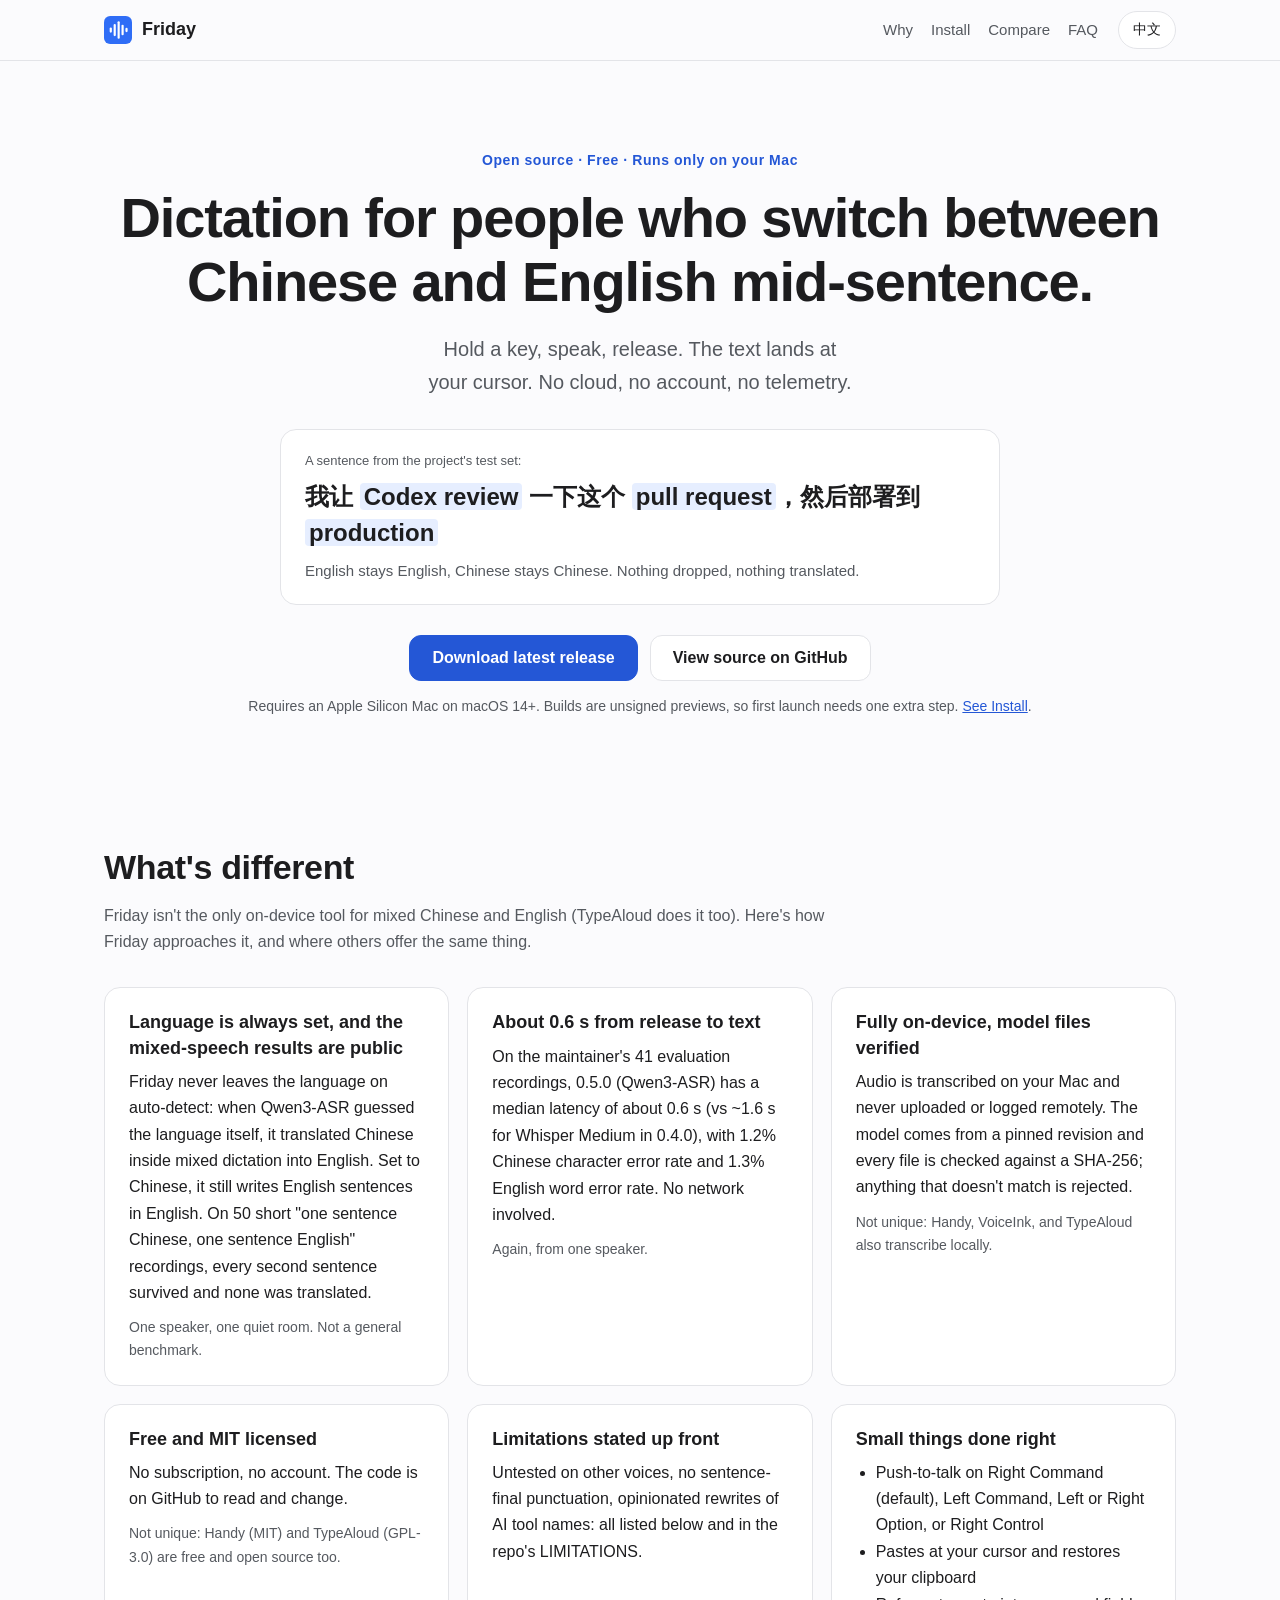
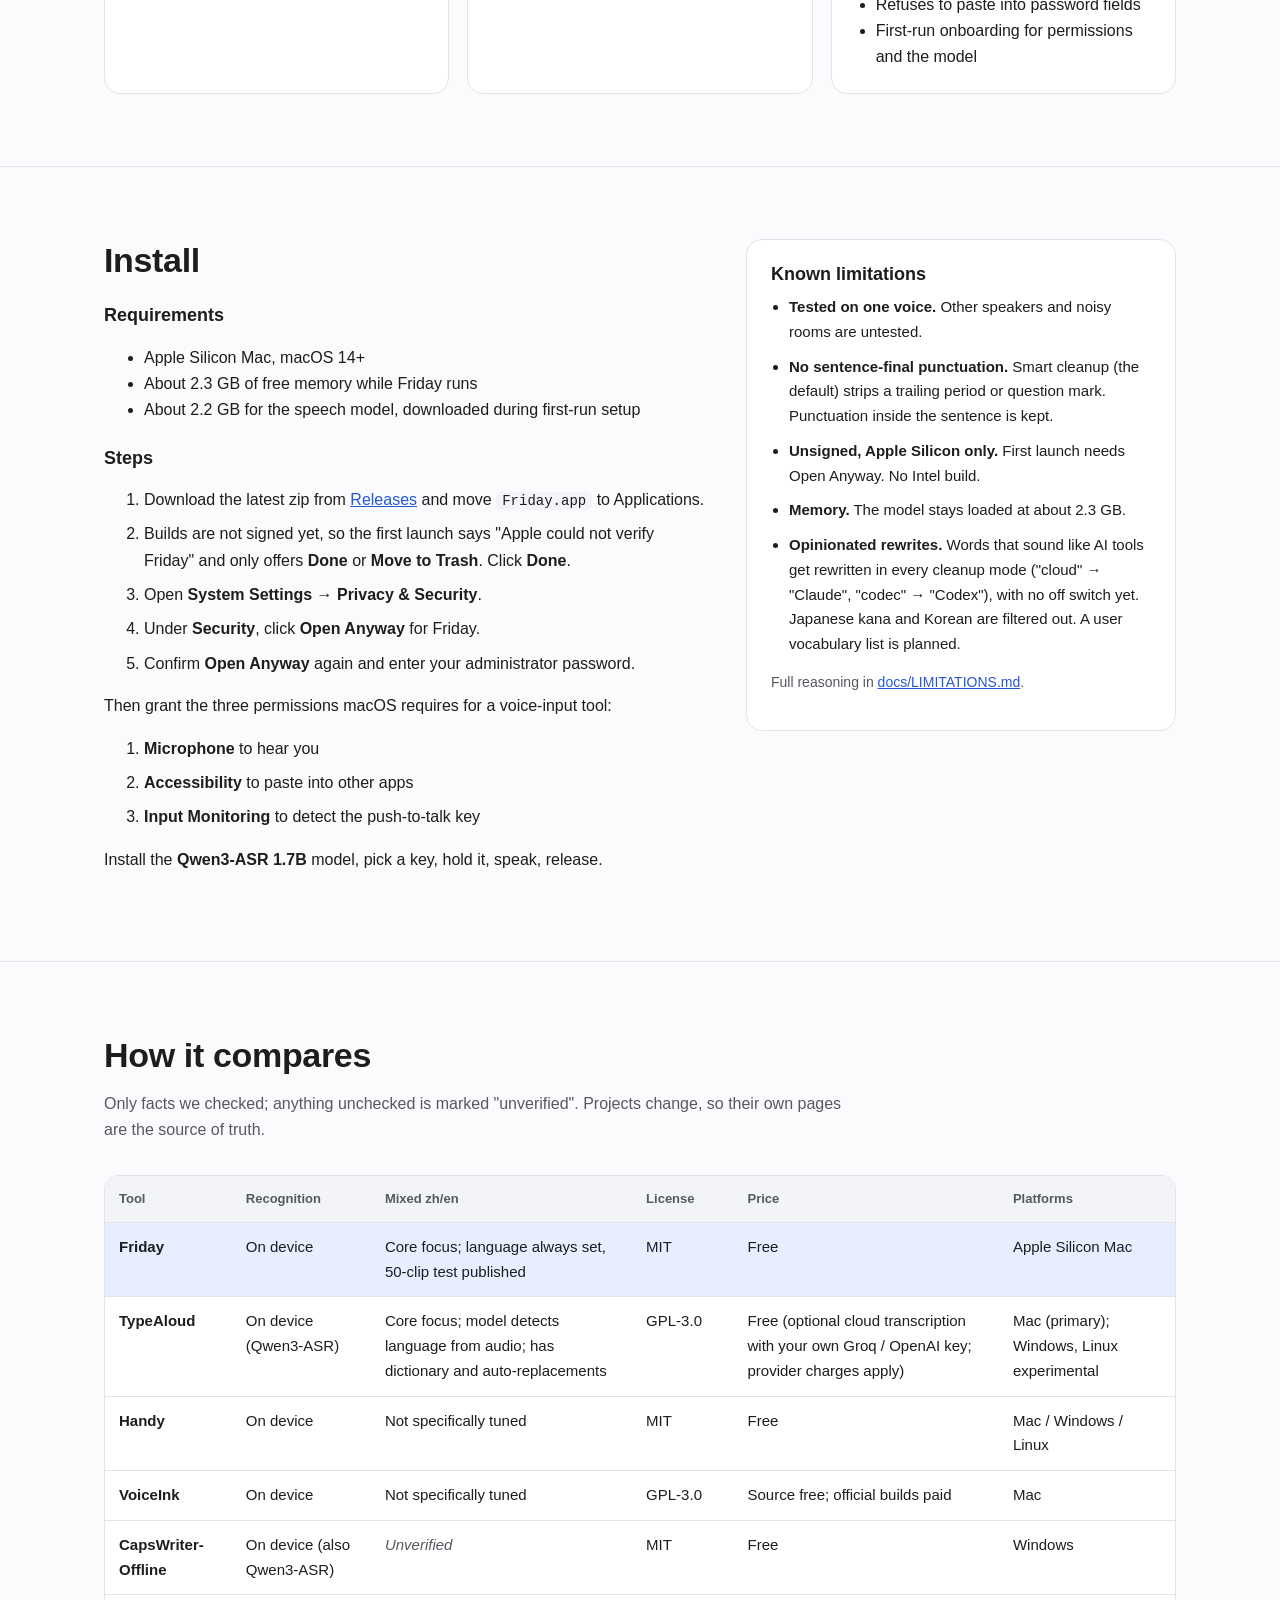
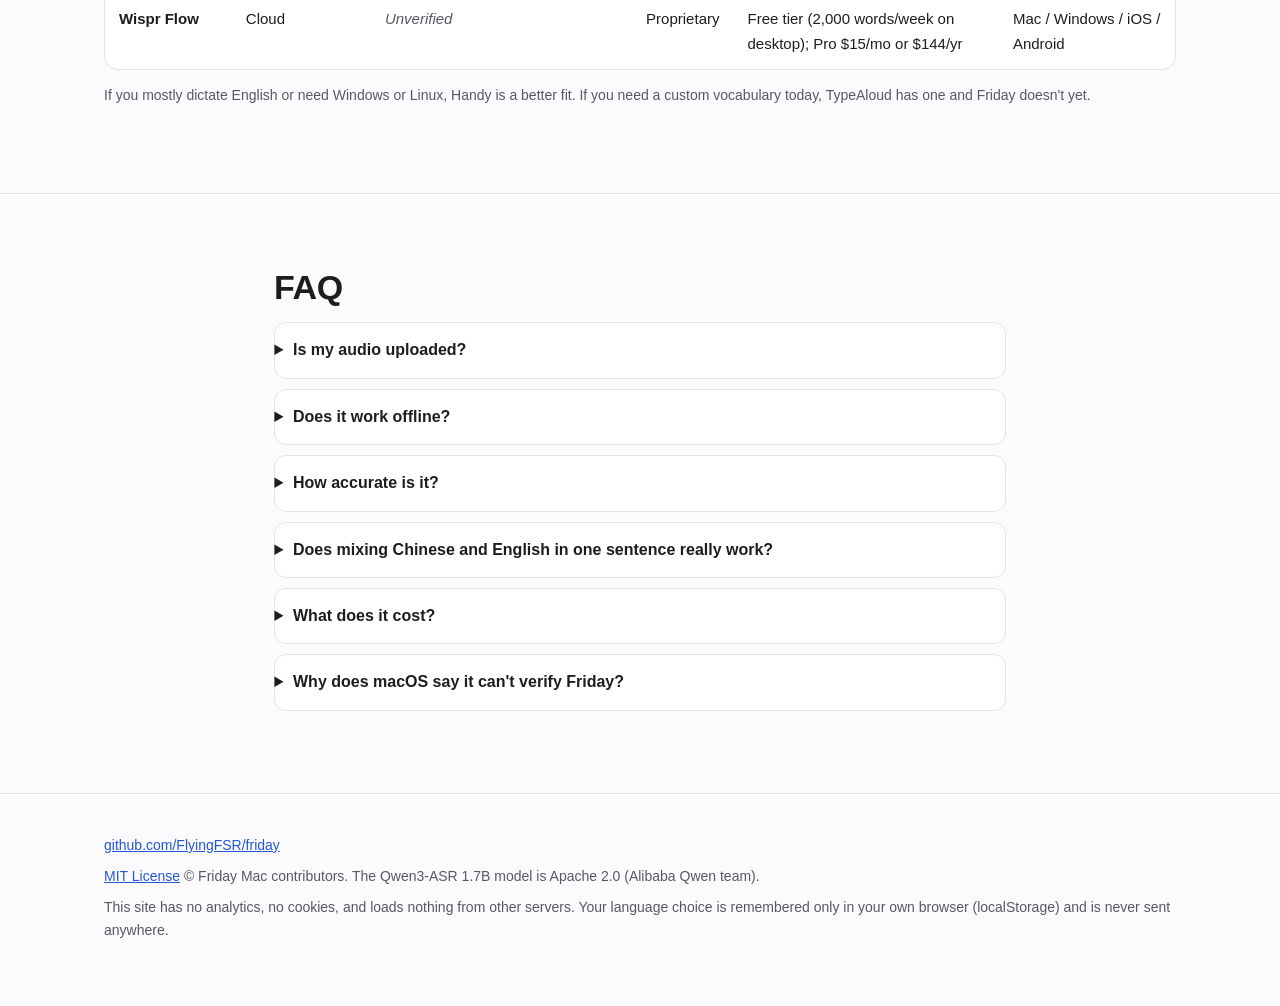
==== docs/index.html @ 44fc6760 "Add project website to docs/ for GitHub Pages Co-authored-by: FFSR <FlyingFSR@users.noreply.github.c" ====
<!DOCTYPE html>
<html lang="zh-CN" data-lang="zh">
<head>
<meta charset="utf-8">
<meta name="viewport" content="width=device-width, initial-scale=1">
<title>Friday · 中英混说的本地 Mac 语音输入</title>
<meta name="description" content="Friday：在你的 Mac 上本地运行的语音输入，一句话里中英来回切也不丢词、不翻译。免费，MIT 开源。On-device Mac dictation for Chinese-English code-switching.">
<meta name="color-scheme" content="light dark">
<meta property="og:type" content="website">
<meta property="og:title" content="Friday · On-device Mac dictation for Chinese + English">
<meta property="og:description" content="Hold a key, speak Chinese and English in one breath, release. Runs fully on your Mac. Free, MIT licensed.">
<meta property="og:image" content="https://friday.quietseaai.win/og.png">
<meta name="twitter:card" content="summary_large_image">
<link rel="icon" href="data:image/svg+xml,%3Csvg xmlns='http://www.w3.org/2000/svg' viewBox='0 0 64 64'%3E%3Crect width='64' height='64' rx='14' fill='%232f6df6'/%3E%3Cg fill='%23fff'%3E%3Crect x='13' y='26' width='5' height='12' rx='2.5'/%3E%3Crect x='22' y='18' width='5' height='28' rx='2.5'/%3E%3Crect x='31' y='12' width='5' height='40' rx='2.5'/%3E%3Crect x='40' y='20' width='5' height='24' rx='2.5'/%3E%3Crect x='49' y='27' width='5' height='10' rx='2.5'/%3E%3C/g%3E%3C/svg%3E">
<link rel="stylesheet" href="style.css">
<script>
(function(){var s=null;try{s=localStorage.getItem('friday-lang')}catch(e){}
var l=s||((navigator.language||'').toLowerCase().indexOf('zh')===0?'zh':'en');
document.documentElement.setAttribute('data-lang',l);document.documentElement.lang=l==='zh'?'zh-CN':'en';})();
</script>
</head>
<body>
<a class="skip" href="#main"><span lang="zh">跳到正文</span><span lang="en">Skip to content</span></a>
<header class="top">
  <div class="wrap bar">
    <a class="brand" href="#top" aria-label="Friday">
      <svg width="28" height="28" viewBox="0 0 64 64" aria-hidden="true"><rect width="64" height="64" rx="14" fill="#2f6df6"/><g fill="#fff"><rect x="13" y="26" width="5" height="12" rx="2.5"/><rect x="22" y="18" width="5" height="28" rx="2.5"/><rect x="31" y="12" width="5" height="40" rx="2.5"/><rect x="40" y="20" width="5" height="24" rx="2.5"/><rect x="49" y="27" width="5" height="10" rx="2.5"/></g></svg>
      Friday
    </a>
    <nav aria-label="Main / 主导航">
      <a href="#why"><span lang="zh">区别</span><span lang="en">Why</span></a>
      <a href="#install"><span lang="zh">安装</span><span lang="en">Install</span></a>
      <a href="#compare"><span lang="zh">对比</span><span lang="en">Compare</span></a>
      <a href="#faq">FAQ</a>
    </nav>
    <button id="lang" class="lang" type="button" aria-label="切换语言 / Switch language"><span lang="zh">English</span><span lang="en">中文</span></button>
  </div>
</header>

<main id="main">
<section class="hero" id="top">
  <div class="wrap">
    <p class="eyebrow"><span lang="zh">开源 · 免费 · 只在你的 Mac 上跑</span><span lang="en">Open source · Free · Runs only on your Mac</span></p>
    <h1><span lang="zh">一句话里中英来回切，<br>也不丢词、不乱翻译。</span><span lang="en">Dictation for people who switch between Chinese and English mid&#8209;sentence.</span></h1>
    <p class="lead"><span lang="zh">按住一个键说话，松手，文字直接出现在光标处。不上云，不要账号，没有统计。</span><span lang="en">Hold a key, speak, release. The text lands at your cursor. No cloud, no account, no telemetry.</span></p>
    <figure class="sample">
      <figcaption><span lang="zh">项目测试集里的一句：</span><span lang="en">A sentence from the project's test set:</span></figcaption>
      <blockquote lang="zh-CN">我让 <mark>Codex review</mark> 一下这个 <mark>pull request</mark>，然后部署到 <mark>production</mark></blockquote>
      <p class="note"><span lang="zh">英文还是英文，中文还是中文，不丢词，不翻译。</span><span lang="en">English stays English, Chinese stays Chinese. Nothing dropped, nothing translated.</span></p>
    </figure>
    <div class="cta">
      <a class="btn primary" href="https://github.com/FlyingFSR/friday/releases/latest"><span lang="zh">下载最新版</span><span lang="en">Download latest release</span></a>
      <a class="btn" href="https://github.com/FlyingFSR/friday"><span lang="zh">在 GitHub 查看源码</span><span lang="en">View source on GitHub</span></a>
    </div>
    <p class="small"><span lang="zh">需要 Apple 芯片 Mac、macOS 14+。目前是未签名预览版，第一次打开要多点一步，<a href="#install">看安装</a>。</span><span lang="en">Requires an Apple Silicon Mac on macOS 14+. Builds are unsigned previews, so first launch needs one extra step. <a href="#install">See Install</a>.</span></p>
  </div>
</section>

<section id="why" aria-labelledby="why-h">
  <div class="wrap">
    <h2 id="why-h"><span lang="zh">和别的语音输入有什么不一样</span><span lang="en">What's different</span></h2>
    <p class="intro"><span lang="zh">本地中英混说的工具不止 Friday 一个（比如 TypeAloud 也做）。下面是 Friday 自己的做法，哪些别人也有，我们直接写出来。</span><span lang="en">Friday isn't the only on-device tool for mixed Chinese and English (TypeAloud does it too). Here's how Friday approaches it, and where others offer the same thing.</span></p>
    <div class="cards">
      <article class="card">
        <h3><span lang="zh">语言总是指定，混说结果公开</span><span lang="en">Language is always set, and the mixed-speech results are public</span></h3>
        <p><span lang="zh">Friday 不让模型自己猜语言：让 Qwen3-ASR 自动判断时，它会把混说里的中文翻成英文。指定中文后，英文句子依然写成英文。在 50 条“一句中文接一句英文”的短录音里，第二句全部保留，没有一句被翻译。</span><span lang="en">Friday never leaves the language on auto-detect: when Qwen3-ASR guessed the language itself, it translated Chinese inside mixed dictation into English. Set to Chinese, it still writes English sentences in English. On 50 short "one sentence Chinese, one sentence English" recordings, every second sentence survived and none was translated.</span></p>
        <p class="fine"><span lang="zh">只是一个人、一个安静房间里的结果，不是通用评测。</span><span lang="en">One speaker, one quiet room. Not a general benchmark.</span></p>
      </article>
      <article class="card">
        <h3><span lang="zh">松手到出字约 0.6 秒</span><span lang="en">About 0.6 s from release to text</span></h3>
        <p><span lang="zh">在作者的 41 条测试录音上，换成 Qwen3-ASR 的 0.5.0 中位延迟约 0.6 秒（0.4.0 的 Whisper Medium 约 1.6 秒）；中文错字率 1.2%，英文错词率 1.3%。不靠网络，不受网速影响。</span><span lang="en">On the maintainer's 41 evaluation recordings, 0.5.0 (Qwen3-ASR) has a median latency of about 0.6 s (vs ~1.6 s for Whisper Medium in 0.4.0), with 1.2% Chinese character error rate and 1.3% English word error rate. No network involved.</span></p>
        <p class="fine"><span lang="zh">同样只代表作者一个人的声音。</span><span lang="en">Again, from one speaker.</span></p>
      </article>
      <article class="card">
        <h3><span lang="zh">完全本地，模型逐个文件校验</span><span lang="en">Fully on-device, model files verified</span></h3>
        <p><span lang="zh">录音只在你的 Mac 上转写，不上传、不远程记录。模型从固定版本下载，每个文件都做 SHA-256 校验，对不上就拒绝。</span><span lang="en">Audio is transcribed on your Mac and never uploaded or logged remotely. The model comes from a pinned revision and every file is checked against a SHA-256; anything that doesn't match is rejected.</span></p>
        <p class="fine"><span lang="zh">不是独有：Handy、VoiceInk、TypeAloud 也在本地识别。</span><span lang="en">Not unique: Handy, VoiceInk, and TypeAloud also transcribe locally.</span></p>
      </article>
      <article class="card">
        <h3><span lang="zh">免费，MIT 开源</span><span lang="en">Free and MIT licensed</span></h3>
        <p><span lang="zh">不用订阅，不要账号。代码在 GitHub，随便看、随便改。</span><span lang="en">No subscription, no account. The code is on GitHub to read and change.</span></p>
        <p class="fine"><span lang="zh">不是独有：Handy（MIT）、TypeAloud（GPL-3.0）也免费开源。</span><span lang="en">Not unique: Handy (MIT) and TypeAloud (GPL-3.0) are free and open source too.</span></p>
      </article>
      <article class="card">
        <h3><span lang="zh">缺点写在明处</span><span lang="en">Limitations stated up front</span></h3>
        <p><span lang="zh">没测过别人的声音、句末不加标点、会改写像 AI 工具名的词，全都写在下面和仓库的 LIMITATIONS 里。</span><span lang="en">Untested on other voices, no sentence-final punctuation, opinionated rewrites of AI tool names: all listed below and in the repo's LIMITATIONS.</span></p>
      </article>
      <article class="card">
        <h3><span lang="zh">日常用得顺手</span><span lang="en">Small things done right</span></h3>
        <ul>
          <li><span lang="zh">快捷键可选右 Command（默认）、左 Command、左右 Option、右 Control</span><span lang="en">Push-to-talk on Right Command (default), Left Command, Left or Right Option, or Right Control</span></li>
          <li><span lang="zh">文字插入光标处，之后还原原来的剪贴板</span><span lang="en">Pastes at your cursor and restores your clipboard</span></li>
          <li><span lang="zh">遇到密码框等受保护输入，拒绝粘贴</span><span lang="en">Refuses to paste into password fields</span></li>
          <li><span lang="zh">首次引导：开权限、下模型</span><span lang="en">First-run onboarding for permissions and the model</span></li>
        </ul>
      </article>
    </div>
  </div>
</section>

<section id="install" aria-labelledby="install-h">
  <div class="wrap two">
    <div>
      <h2 id="install-h"><span lang="zh">安装</span><span lang="en">Install</span></h2>
      <h3><span lang="zh">运行要求</span><span lang="en">Requirements</span></h3>
      <ul>
        <li><span lang="zh">Apple 芯片的 Mac，macOS 14 或更新</span><span lang="en">Apple Silicon Mac, macOS 14+</span></li>
        <li><span lang="zh">运行时约占 2.3 GB 内存</span><span lang="en">About 2.3 GB of free memory while Friday runs</span></li>
        <li><span lang="zh">第一次设置时会下载约 2.2 GB 的识别模型</span><span lang="en">About 2.2 GB for the speech model, downloaded during first-run setup</span></li>
      </ul>
      <h3><span lang="zh">步骤</span><span lang="en">Steps</span></h3>
      <ol class="steps">
        <li><span lang="zh">从 <a href="https://github.com/FlyingFSR/friday/releases/latest">Releases</a> 下载最新的 zip，把 <code>Friday.app</code> 拖进“应用程序”。</span><span lang="en">Download the latest zip from <a href="https://github.com/FlyingFSR/friday/releases/latest">Releases</a> and move <code>Friday.app</code> to Applications.</span></li>
        <li><span lang="zh">现在的安装包还没签名，第一次打开会提示“Apple 无法验证 Friday”，只给“完成”和“移到废纸篓”两个按钮。点 <strong>完成</strong>。</span><span lang="en">Builds are not signed yet, so the first launch says "Apple could not verify Friday" and only offers <strong>Done</strong> or <strong>Move to Trash</strong>. Click <strong>Done</strong>.</span></li>
        <li><span lang="zh">打开 <strong>系统设置</strong> → <strong>隐私与安全性</strong>。</span><span lang="en">Open <strong>System Settings</strong> → <strong>Privacy &amp; Security</strong>.</span></li>
        <li><span lang="zh">在 <strong>安全性</strong> 里，点 Friday 旁边的 <strong>仍要打开</strong>。</span><span lang="en">Under <strong>Security</strong>, click <strong>Open Anyway</strong> for Friday.</span></li>
        <li><span lang="zh">再点一次 <strong>仍要打开</strong>，输入电脑密码。</span><span lang="en">Confirm <strong>Open Anyway</strong> again and enter your administrator password.</span></li>
      </ol>
      <p><span lang="zh">然后按提示给三个权限，这是 macOS 对语音输入工具的要求：</span><span lang="en">Then grant the three permissions macOS requires for a voice-input tool:</span></p>
      <ol class="perm">
        <li><span lang="zh"><strong>麦克风</strong>：听你说话</span><span lang="en"><strong>Microphone</strong> to hear you</span></li>
        <li><span lang="zh"><strong>辅助功能</strong>：把字贴进别的 App</span><span lang="en"><strong>Accessibility</strong> to paste into other apps</span></li>
        <li><span lang="zh"><strong>输入监控</strong>：识别你按下的快捷键</span><span lang="en"><strong>Input Monitoring</strong> to detect the push-to-talk key</span></li>
      </ol>
      <p><span lang="zh">最后下载 <strong>Qwen3-ASR 1.7B</strong> 模型，选好快捷键，按住说话，松手，就可以了。</span><span lang="en">Install the <strong>Qwen3-ASR 1.7B</strong> model, pick a key, hold it, speak, release.</span></p>
    </div>
    <aside class="limits" aria-labelledby="lim-h">
      <h3 id="lim-h"><span lang="zh">已知问题</span><span lang="en">Known limitations</span></h3>
      <ul>
        <li><span lang="zh"><strong>只测过作者一个人</strong>：别人的声音和嘈杂环境还没测。</span><span lang="en"><strong>Tested on one voice.</strong> Other speakers and noisy rooms are untested.</span></li>
        <li><span lang="zh"><strong>句末不加标点</strong>：默认会去掉最后的句号或问号，句子中间的标点会保留。</span><span lang="en"><strong>No sentence-final punctuation.</strong> Smart cleanup (the default) strips a trailing period or question mark. Punctuation inside the sentence is kept.</span></li>
        <li><span lang="zh"><strong>未签名，只支持 Apple 芯片</strong>：第一次打开要走“仍要打开”；没有 Intel 版本。</span><span lang="en"><strong>Unsigned, Apple Silicon only.</strong> First launch needs Open Anyway. No Intel build.</span></li>
        <li><span lang="zh"><strong>内存</strong>：模型常驻约 2.3 GB。</span><span lang="en"><strong>Memory.</strong> The model stays loaded at about 2.3 GB.</span></li>
        <li><span lang="zh"><strong>会改写一些词</strong>：像 AI 工具名的词会被改掉（cloud → Claude，codec → Codex），目前所有模式都这样，还不能关。日文假名和韩文会被过滤，暂时不适合日语、韩语。可自定义的词表在计划中。</span><span lang="en"><strong>Opinionated rewrites.</strong> Words that sound like AI tools get rewritten in every cleanup mode ("cloud" → "Claude", "codec" → "Codex"), with no off switch yet. Japanese kana and Korean are filtered out. A user vocabulary list is planned.</span></li>
      </ul>
      <p class="fine"><span lang="zh">完整说明见 <a href="https://github.com/FlyingFSR/friday/blob/main/docs/LIMITATIONS.md">docs/LIMITATIONS.md</a>。</span><span lang="en">Full reasoning in <a href="https://github.com/FlyingFSR/friday/blob/main/docs/LIMITATIONS.md">docs/LIMITATIONS.md</a>.</span></p>
    </aside>
  </div>
</section>

<section id="compare" aria-labelledby="cmp-h">
  <div class="wrap">
    <h2 id="cmp-h"><span lang="zh">和类似工具对比</span><span lang="en">How it compares</span></h2>
    <p class="intro"><span lang="zh">只写我们核实过的；没核实的标“未确认”。各项目可能已更新，以它们自己的页面为准。</span><span lang="en">Only facts we checked; anything unchecked is marked "unverified". Projects change, so their own pages are the source of truth.</span></p>
    <div class="table-scroll" tabindex="0" role="region" aria-labelledby="cmp-h">
    <table>
      <thead><tr>
        <th scope="col"><span lang="zh">工具</span><span lang="en">Tool</span></th>
        <th scope="col"><span lang="zh">识别在哪跑</span><span lang="en">Recognition</span></th>
        <th scope="col"><span lang="zh">中英混说</span><span lang="en">Mixed zh/en</span></th>
        <th scope="col"><span lang="zh">许可证</span><span lang="en">License</span></th>
        <th scope="col"><span lang="zh">价格</span><span lang="en">Price</span></th>
        <th scope="col"><span lang="zh">平台</span><span lang="en">Platforms</span></th>
      </tr></thead>
      <tbody>
        <tr class="me"><th scope="row">Friday</th><td><span lang="zh">本机</span><span lang="en">On device</span></td><td><span lang="zh">主打；语言总是指定，公开 50 条测试</span><span lang="en">Core focus; language always set, 50-clip test published</span></td><td>MIT</td><td><span lang="zh">免费</span><span lang="en">Free</span></td><td><span lang="zh">Apple 芯片 Mac</span><span lang="en">Apple Silicon Mac</span></td></tr>
        <tr><th scope="row">TypeAloud</th><td><span lang="zh">本机（Qwen3-ASR）</span><span lang="en">On device (Qwen3-ASR)</span></td><td><span lang="zh">主打；模型从音频自动判断语言；有词典和自动替换</span><span lang="en">Core focus; model detects language from audio; has dictionary and auto-replacements</span></td><td>GPL-3.0</td><td><span lang="zh">免费（可选云端转写用你自己的 Groq / OpenAI key，费用由服务商收）</span><span lang="en">Free (optional cloud transcription with your own Groq / OpenAI key; provider charges apply)</span></td><td><span lang="zh">Mac（主力）；Windows、Linux 实验版</span><span lang="en">Mac (primary); Windows, Linux experimental</span></td></tr>
        <tr><th scope="row">Handy</th><td><span lang="zh">本机</span><span lang="en">On device</span></td><td><span lang="zh">没有专门调过</span><span lang="en">Not specifically tuned</span></td><td>MIT</td><td><span lang="zh">免费</span><span lang="en">Free</span></td><td>Mac / Windows / Linux</td></tr>
        <tr><th scope="row">VoiceInk</th><td><span lang="zh">本机</span><span lang="en">On device</span></td><td><span lang="zh">没有专门调过</span><span lang="en">Not specifically tuned</span></td><td>GPL-3.0</td><td><span lang="zh">源码免费，官方构建版付费</span><span lang="en">Source free; official builds paid</span></td><td>Mac</td></tr>
        <tr><th scope="row">CapsWriter-Offline</th><td><span lang="zh">本机（也用 Qwen3-ASR）</span><span lang="en">On device (also Qwen3-ASR)</span></td><td class="unk"><span lang="zh">未确认</span><span lang="en">Unverified</span></td><td>MIT</td><td><span lang="zh">免费</span><span lang="en">Free</span></td><td>Windows</td></tr>
        <tr><th scope="row">Wispr Flow</th><td><span lang="zh">云端</span><span lang="en">Cloud</span></td><td class="unk"><span lang="zh">未确认</span><span lang="en">Unverified</span></td><td><span lang="zh">闭源</span><span lang="en">Proprietary</span></td><td><span lang="zh">免费版（桌面每周 2,000 词）；Pro $15/月或 $144/年</span><span lang="en">Free tier (2,000 words/week on desktop); Pro $15/mo or $144/yr</span></td><td>Mac / Windows / iOS / Android</td></tr>
      </tbody>
    </table>
    </div>
    <p class="fine"><span lang="zh">如果你主要说英文，或者需要 Windows、Linux，Handy 更合适。需要自定义词表的话，TypeAloud 现在就有，Friday 还没有。</span><span lang="en">If you mostly dictate English or need Windows or Linux, Handy is a better fit. If you need a custom vocabulary today, TypeAloud has one and Friday doesn't yet.</span></p>
  </div>
</section>

<section id="faq" aria-labelledby="faq-h">
  <div class="wrap narrow">
    <h2 id="faq-h"><span lang="zh">常见问题</span><span lang="en">FAQ</span></h2>
    <details><summary><span lang="zh">我的录音会上传吗？</span><span lang="en">Is my audio uploaded?</span></summary>
      <p><span lang="zh">不会。录音只在你的 Mac 上转写，从不上传、不远程记录、不发给第三方。没有账号，没有统计。只有第一次下载模型文件时会联网，直接从源头下载。</span><span lang="en">No. Audio is transcribed on your Mac and never uploaded, logged remotely, or sent to third parties. No account, no telemetry. The only network use is downloading the model files the first time, straight from their source.</span></p></details>
    <details><summary><span lang="zh">能断网用吗？</span><span lang="en">Does it work offline?</span></summary>
      <p><span lang="zh">可以。模型下载好之后，识别全部在本机完成，不需要网络。</span><span lang="en">Yes. Once the model is downloaded, recognition runs entirely on your Mac with no network needed.</span></p></details>
    <details><summary><span lang="zh">准不准？</span><span lang="en">How accurate is it?</span></summary>
      <p><span lang="zh">在作者自己的 41 条录音上，中文错字率 1.2%，英文错词率 1.3%。这只是一个人、一个安静房间的结果，你的口音和环境可能不一样。欢迎把你的结果发到 <a href="https://github.com/FlyingFSR/friday/issues">Issues</a>。</span><span lang="en">On the maintainer's 41 recordings: 1.2% Chinese character error rate, 1.3% English word error rate. That's one speaker in one quiet room; your accent and room may differ. Results posted to <a href="https://github.com/FlyingFSR/friday/issues">Issues</a> are welcome.</span></p></details>
    <details><summary><span lang="zh">一句话里中英混着说真的行吗？</span><span lang="en">Does mixing Chinese and English in one sentence really work?</span></summary>
      <p><span lang="zh">这是 Friday 存在的理由。识别语言总是指定（默认中文，也可选英文），英文句子依然写成英文。50 条“一句中文接一句英文”的录音里没有一句被翻译或丢掉。注意：像 cloud、codec 这类词会被改写成 Claude、Codex。</span><span lang="en">It's why Friday exists. The language is always set (Chinese unless you choose English), and English sentences stay English. In 50 "one sentence Chinese, one sentence English" recordings, none was translated or dropped. Note that words like "cloud" and "codec" get rewritten to "Claude" and "Codex".</span></p></details>
    <details><summary><span lang="zh">要钱吗？</span><span lang="en">What does it cost?</span></summary>
      <p><span lang="zh">免费，MIT 开源，没有订阅。</span><span lang="en">Nothing. Free and MIT licensed, no subscription.</span></p></details>
    <details><summary><span lang="zh">为什么第一次打开提示“无法验证”？</span><span lang="en">Why does macOS say it can't verify Friday?</span></summary>
      <p><span lang="zh">目前的安装包还没有签名。按<a href="#install">安装步骤</a>在“隐私与安全性”里点“仍要打开”即可。</span><span lang="en">Current builds aren't signed yet. Follow the <a href="#install">install steps</a> and click Open Anyway in Privacy &amp; Security.</span></p></details>
  </div>
</section>
</main>

<footer>
  <div class="wrap foot">
    <p><a href="https://github.com/FlyingFSR/friday">github.com/FlyingFSR/friday</a></p>
    <p><span lang="zh"><a href="https://github.com/FlyingFSR/friday/blob/main/LICENSE">MIT 许可证</a> © Friday Mac contributors。识别模型 Qwen3-ASR 1.7B 为 Apache 2.0（阿里通义千问团队）。</span><span lang="en"><a href="https://github.com/FlyingFSR/friday/blob/main/LICENSE">MIT License</a> © Friday Mac contributors. The Qwen3-ASR 1.7B model is Apache 2.0 (Alibaba Qwen team).</span></p>
    <p class="fine"><span lang="zh">本站没有统计、没有 Cookie、不加载任何外部资源。你选的语言只保存在你自己的浏览器里（localStorage），不会发给任何人。</span><span lang="en">This site has no analytics, no cookies, and loads nothing from other servers. Your language choice is remembered only in your own browser (localStorage) and is never sent anywhere.</span></p>
  </div>
</footer>
<script>
(function(){var b=document.getElementById('lang'),h=document.documentElement;
var T={zh:'Friday · 中英混说的本地 Mac 语音输入',en:'Friday · On-device Mac dictation for Chinese + English'};
function set(l,save){h.setAttribute('data-lang',l);h.lang=l==='zh'?'zh-CN':'en';document.title=T[l];
b.setAttribute('aria-label',l==='zh'?'Switch to English':'切换到中文');if(save){try{localStorage.setItem('friday-lang',l)}catch(e){}}}
set(h.getAttribute('data-lang'),false);
b.addEventListener('click',function(){set(h.getAttribute('data-lang')==='zh'?'en':'zh',true)});})();
</script>
</body>
</html>
---- docs/style.css ----
:root{--bg:#fbfbfd;--fg:#1d1d1f;--muted:#55595f;--card:#fff;--line:#e3e4e8;--accent:#2457d6;--accent-fg:#fff;--mark:#e6eeff;--soft:#f2f4f8}
@media (prefers-color-scheme:dark){:root{--bg:#0f1115;--fg:#eceef2;--muted:#a7adb7;--card:#171a20;--line:#2a2f38;--accent:#7aa2ff;--accent-fg:#0b1020;--mark:#1f2c4d;--soft:#141821}}
*{box-sizing:border-box}
html{scroll-behavior:smooth;-webkit-text-size-adjust:100%}
@media (prefers-reduced-motion:reduce){html{scroll-behavior:auto}}
body{margin:0;background:var(--bg);color:var(--fg);font:16px/1.65 -apple-system,BlinkMacSystemFont,"Segoe UI","PingFang SC","Hiragino Sans GB","Microsoft YaHei","Noto Sans CJK SC",Roboto,"Helvetica Neue",Arial,sans-serif}
html[data-lang="zh"] [lang="en"],html[data-lang="en"] [lang="zh"]{display:none!important}
a{color:var(--accent)}
a:focus-visible,button:focus-visible,summary:focus-visible,.table-scroll:focus-visible{outline:3px solid var(--accent);outline-offset:3px;border-radius:6px}
.wrap{max-width:1120px;margin:0 auto;padding:0 24px}
.narrow{max-width:780px}
.skip{position:absolute;left:-999px;top:8px;background:var(--accent);color:var(--accent-fg);padding:8px 14px;border-radius:8px;z-index:10}
.skip:focus{left:8px}
.sr-only{position:absolute;width:1px;height:1px;overflow:hidden;clip:rect(0 0 0 0);white-space:nowrap}
.top{position:sticky;top:0;z-index:5;background:color-mix(in srgb,var(--bg) 88%,transparent);backdrop-filter:saturate(1.4) blur(10px);-webkit-backdrop-filter:saturate(1.4) blur(10px);border-bottom:1px solid var(--line)}
.bar{display:flex;align-items:center;gap:20px;height:60px}
.brand{display:flex;align-items:center;gap:10px;font-weight:700;font-size:18px;color:var(--fg);text-decoration:none}
nav{display:flex;gap:18px;margin-left:auto}
nav a{color:var(--muted);text-decoration:none;font-size:15px}
nav a:hover{color:var(--fg)}
.lang{font:inherit;font-size:14px;padding:6px 14px;border-radius:999px;border:1px solid var(--line);background:var(--card);color:var(--fg);cursor:pointer;min-height:36px}
.lang:hover{border-color:var(--accent)}
section{padding:72px 0;border-bottom:1px solid var(--line)}
.hero{padding:88px 0 56px;border:0;text-align:center}
.eyebrow{color:var(--accent);font-weight:600;font-size:14px;letter-spacing:.04em;margin:0 0 14px}
h1{font-size:clamp(30px,5.2vw,56px);line-height:1.15;letter-spacing:-.02em;margin:0 0 18px}
h2{font-size:clamp(24px,3.2vw,34px);line-height:1.25;margin:0 0 14px;letter-spacing:-.01em}
h3{font-size:18px;line-height:1.4;margin:0 0 8px}
.lead{font-size:clamp(17px,2vw,20px);color:var(--muted);max-width:680px;margin:0 auto 30px}
.sample{margin:0 auto 30px;max-width:720px;background:var(--card);border:1px solid var(--line);border-radius:16px;padding:20px 24px;text-align:left}
.sample figcaption{font-size:13px;color:var(--muted)}
.sample blockquote{margin:8px 0;font-size:clamp(18px,2.4vw,24px);font-weight:600;line-height:1.5}
mark{background:var(--mark);color:inherit;padding:0 4px;border-radius:4px}
.note{margin:0;color:var(--muted);font-size:15px}
.cta{display:flex;gap:12px;justify-content:center;flex-wrap:wrap;margin-bottom:14px}
.btn{display:inline-flex;align-items:center;min-height:46px;padding:0 22px;border-radius:12px;border:1px solid var(--line);background:var(--card);color:var(--fg);text-decoration:none;font-weight:600}
.btn.primary{background:var(--accent);border-color:var(--accent);color:var(--accent-fg)}
.btn:hover{filter:brightness(1.06)}
.small{font-size:14px;color:var(--muted);margin:0}
.demo{padding:0 0 72px}
.poster{aspect-ratio:16/9;max-width:900px;margin:0 auto;border-radius:20px;border:2px dashed var(--line);background:linear-gradient(135deg,var(--soft),var(--card));display:grid;place-items:center;text-align:center;padding:24px}
.play{width:72px;height:72px;border-radius:50%;background:var(--accent);margin:0 auto 16px;position:relative;opacity:.9}
.play::after{content:"";position:absolute;left:29px;top:22px;border-left:22px solid var(--accent-fg);border-top:14px solid transparent;border-bottom:14px solid transparent}
.poster-title{font-size:22px;font-weight:700;margin:0 0 6px}
.poster-sub{color:var(--muted);margin:0 auto;max-width:520px;font-size:15px}
.intro{color:var(--muted);max-width:760px;margin:0 0 32px}
.cards{display:grid;grid-template-columns:repeat(auto-fit,minmax(300px,1fr));gap:18px}
.card{background:var(--card);border:1px solid var(--line);border-radius:16px;padding:22px 24px}
.card p{margin:0 0 10px}
.card ul{margin:0;padding-left:20px}
.fine{font-size:14px;color:var(--muted)}
.card .fine{margin:0}
.two{display:grid;grid-template-columns:1.4fr 1fr;gap:40px;align-items:start}
.two h3{margin-top:22px}
.steps li,.perm li{margin-bottom:8px}
code{font:14px ui-monospace,SFMono-Regular,Menlo,Consolas,monospace;background:var(--soft);padding:1px 6px;border-radius:5px}
.limits{background:var(--card);border:1px solid var(--line);border-radius:16px;padding:22px 24px;position:sticky;top:80px}
.limits h3{margin-top:0}
.limits ul{padding-left:18px;margin:0 0 12px}
.limits li{margin-bottom:10px;font-size:15px}
.table-scroll{overflow-x:auto;border:1px solid var(--line);border-radius:14px;background:var(--card)}
table{border-collapse:collapse;width:100%;min-width:760px;font-size:15px}
th,td{text-align:left;padding:12px 14px;border-bottom:1px solid var(--line);vertical-align:top}
thead th{font-size:13px;color:var(--muted);font-weight:600;background:var(--soft)}
tbody tr:last-child th,tbody tr:last-child td{border-bottom:0}
tr.me{background:var(--mark)}
td.unk{color:var(--muted);font-style:italic}
details{border:1px solid var(--line);border-radius:12px;background:var(--card);margin-bottom:10px;padding:0 18px}
summary{cursor:pointer;font-weight:600;padding:14px 0;list-style-position:outside}
details p{margin:0 0 16px;color:var(--fg)}
footer{padding:40px 0 56px}
.foot p{margin:0 0 8px;color:var(--muted);font-size:14px}
@media (max-width:820px){.two{grid-template-columns:1fr}.limits{position:static}nav{display:none}.lang{margin-left:auto}section{padding:56px 0}.hero{padding:56px 0 40px}.hero h1 br{display:none}}
@media (max-width:420px){.wrap{padding:0 18px}.cards{grid-template-columns:1fr}.btn{width:100%;justify-content:center}}
h1,h2,.lead,.poster-sub{text-wrap:balance}
td:nth-child(4){white-space:nowrap}
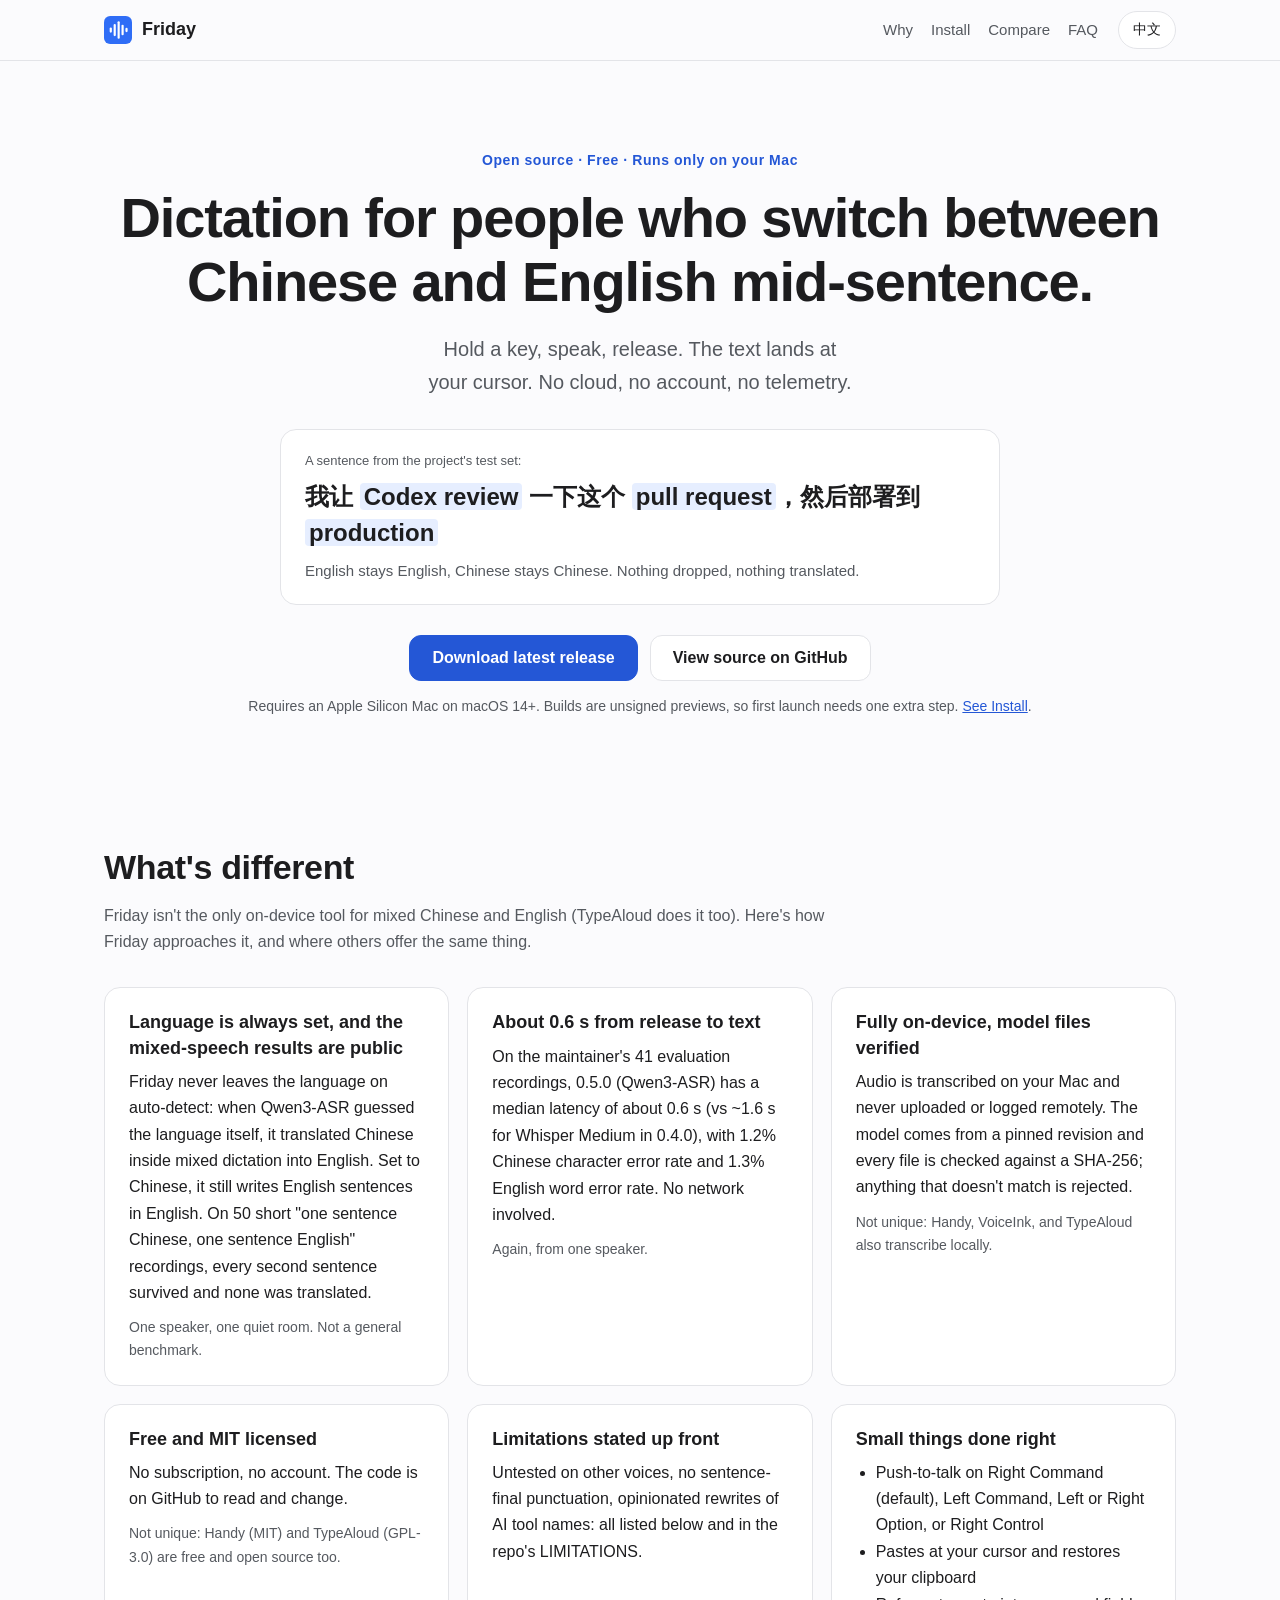
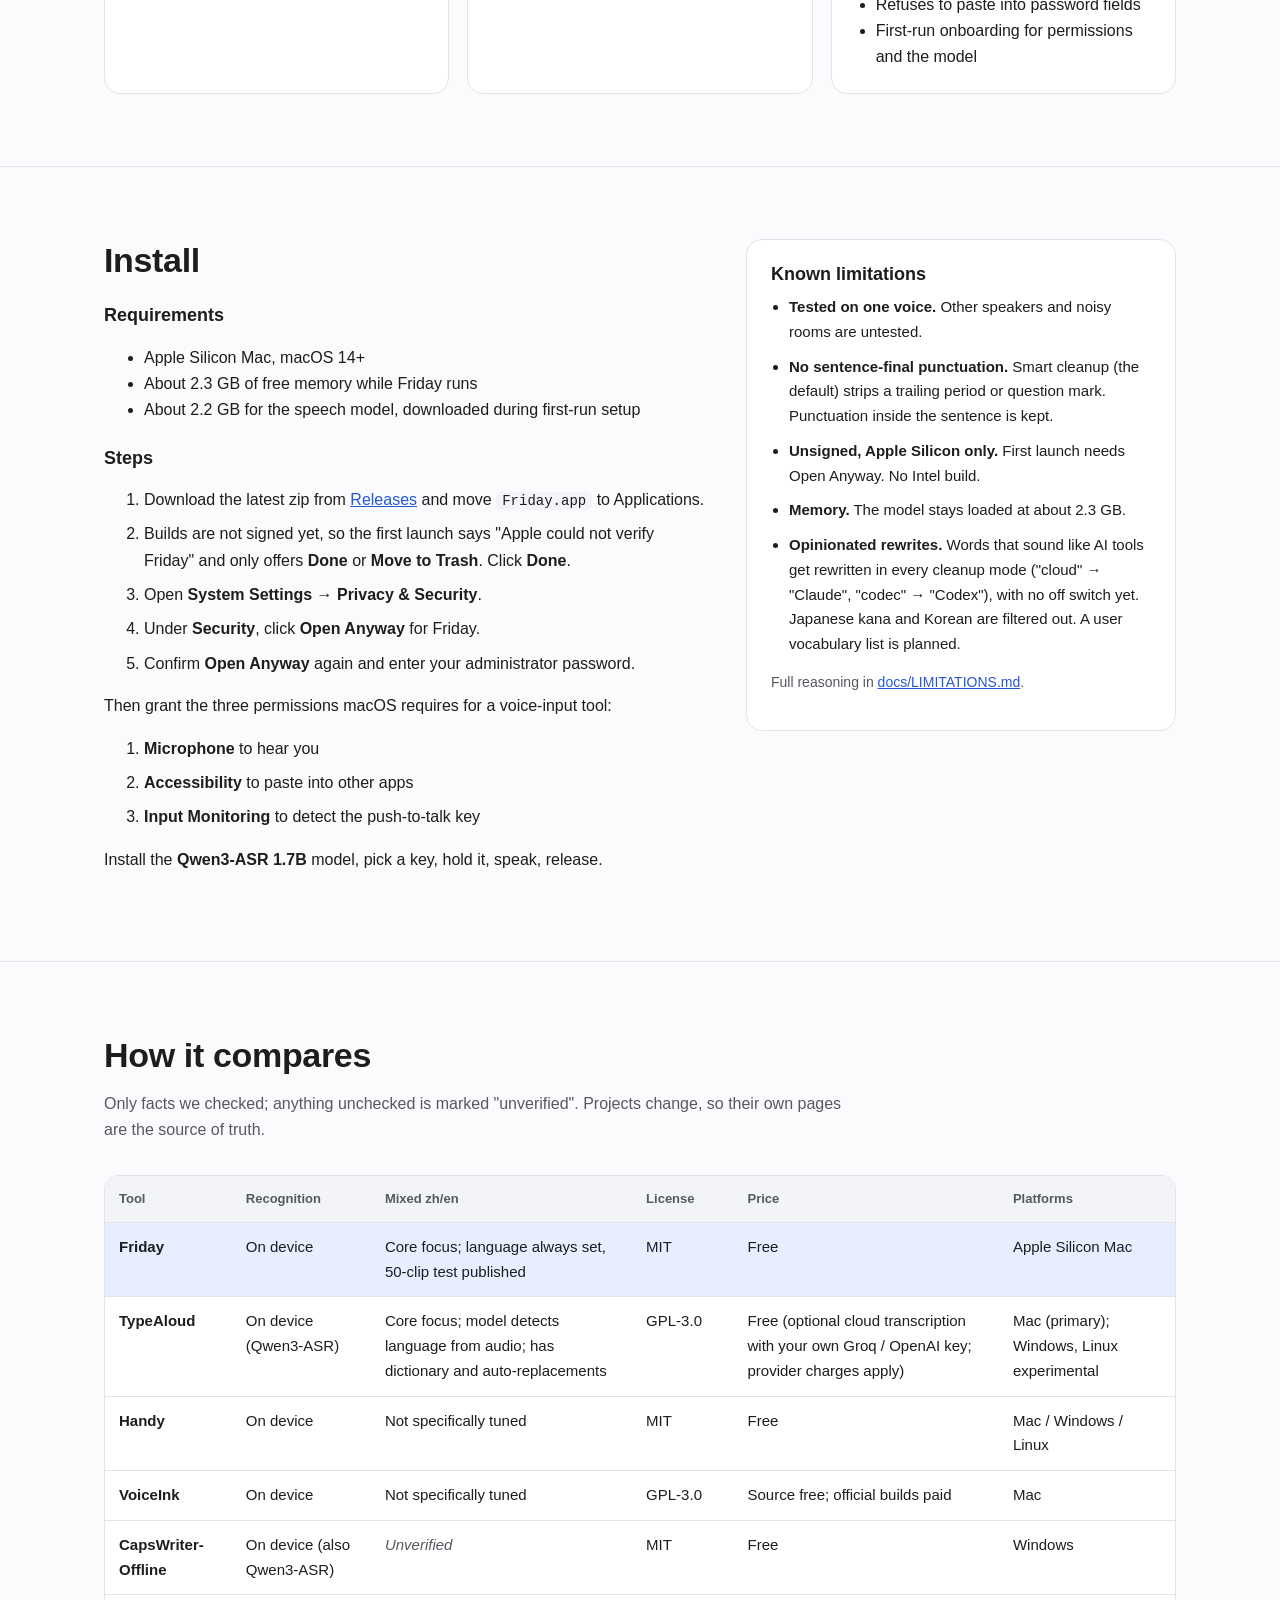
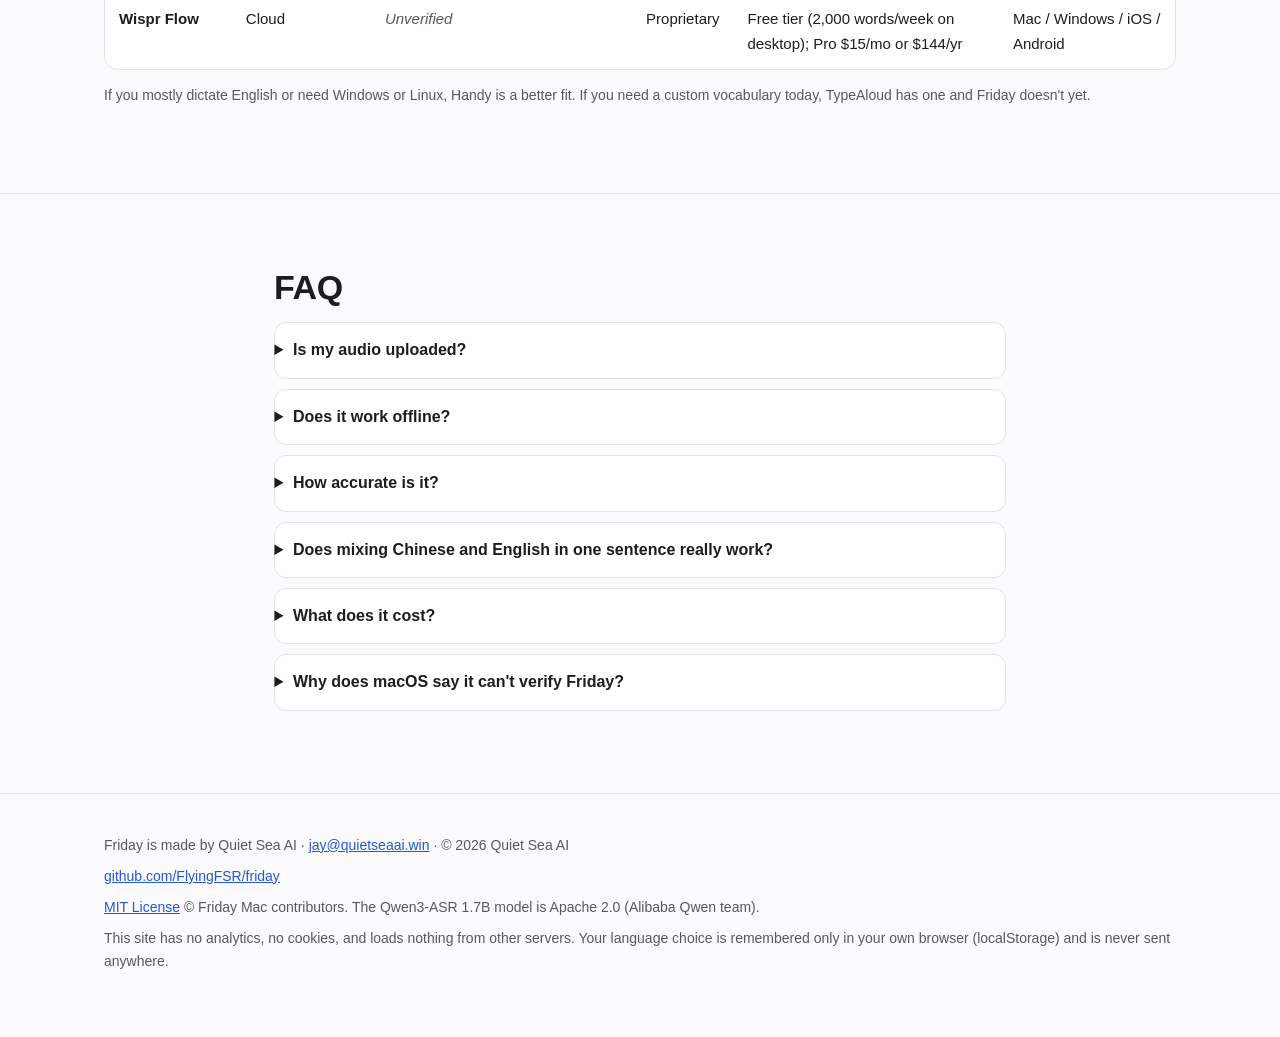
==== commit a9096d6d: "site: show Quiet Sea AI as maker in footer Co-authored-by: FFSR <FlyingFSR@users.noreply.github.com>" ====
--- a/docs/index.html
+++ b/docs/index.html
@@ -6,6 +6,8 @@
 <title>Friday · 中英混说的本地 Mac 语音输入</title>
 <meta name="description" content="Friday：在你的 Mac 上本地运行的语音输入，一句话里中英来回切也不丢词、不翻译。免费，MIT 开源。On-device Mac dictation for Chinese-English code-switching.">
 <meta name="color-scheme" content="light dark">
+<meta name="author" content="Quiet Sea AI">
+<meta property="og:site_name" content="Friday">
 <meta property="og:type" content="website">
 <meta property="og:title" content="Friday · On-device Mac dictation for Chinese + English">
 <meta property="og:description" content="Hold a key, speak Chinese and English in one breath, release. Runs fully on your Mac. Free, MIT licensed.">
@@ -187,6 +189,7 @@
 
 <footer>
   <div class="wrap foot">
+    <p class="org">Friday is made by Quiet Sea AI · <a href="mailto:jay@quietseaai.win">jay@quietseaai.win</a> · © 2026 Quiet Sea AI</p>
     <p><a href="https://github.com/FlyingFSR/friday">github.com/FlyingFSR/friday</a></p>
     <p><span lang="zh"><a href="https://github.com/FlyingFSR/friday/blob/main/LICENSE">MIT 许可证</a> © Friday Mac contributors。识别模型 Qwen3-ASR 1.7B 为 Apache 2.0（阿里通义千问团队）。</span><span lang="en"><a href="https://github.com/FlyingFSR/friday/blob/main/LICENSE">MIT License</a> © Friday Mac contributors. The Qwen3-ASR 1.7B model is Apache 2.0 (Alibaba Qwen team).</span></p>
     <p class="fine"><span lang="zh">本站没有统计、没有 Cookie、不加载任何外部资源。你选的语言只保存在你自己的浏览器里（localStorage），不会发给任何人。</span><span lang="en">This site has no analytics, no cookies, and loads nothing from other servers. Your language choice is remembered only in your own browser (localStorage) and is never sent anywhere.</span></p>
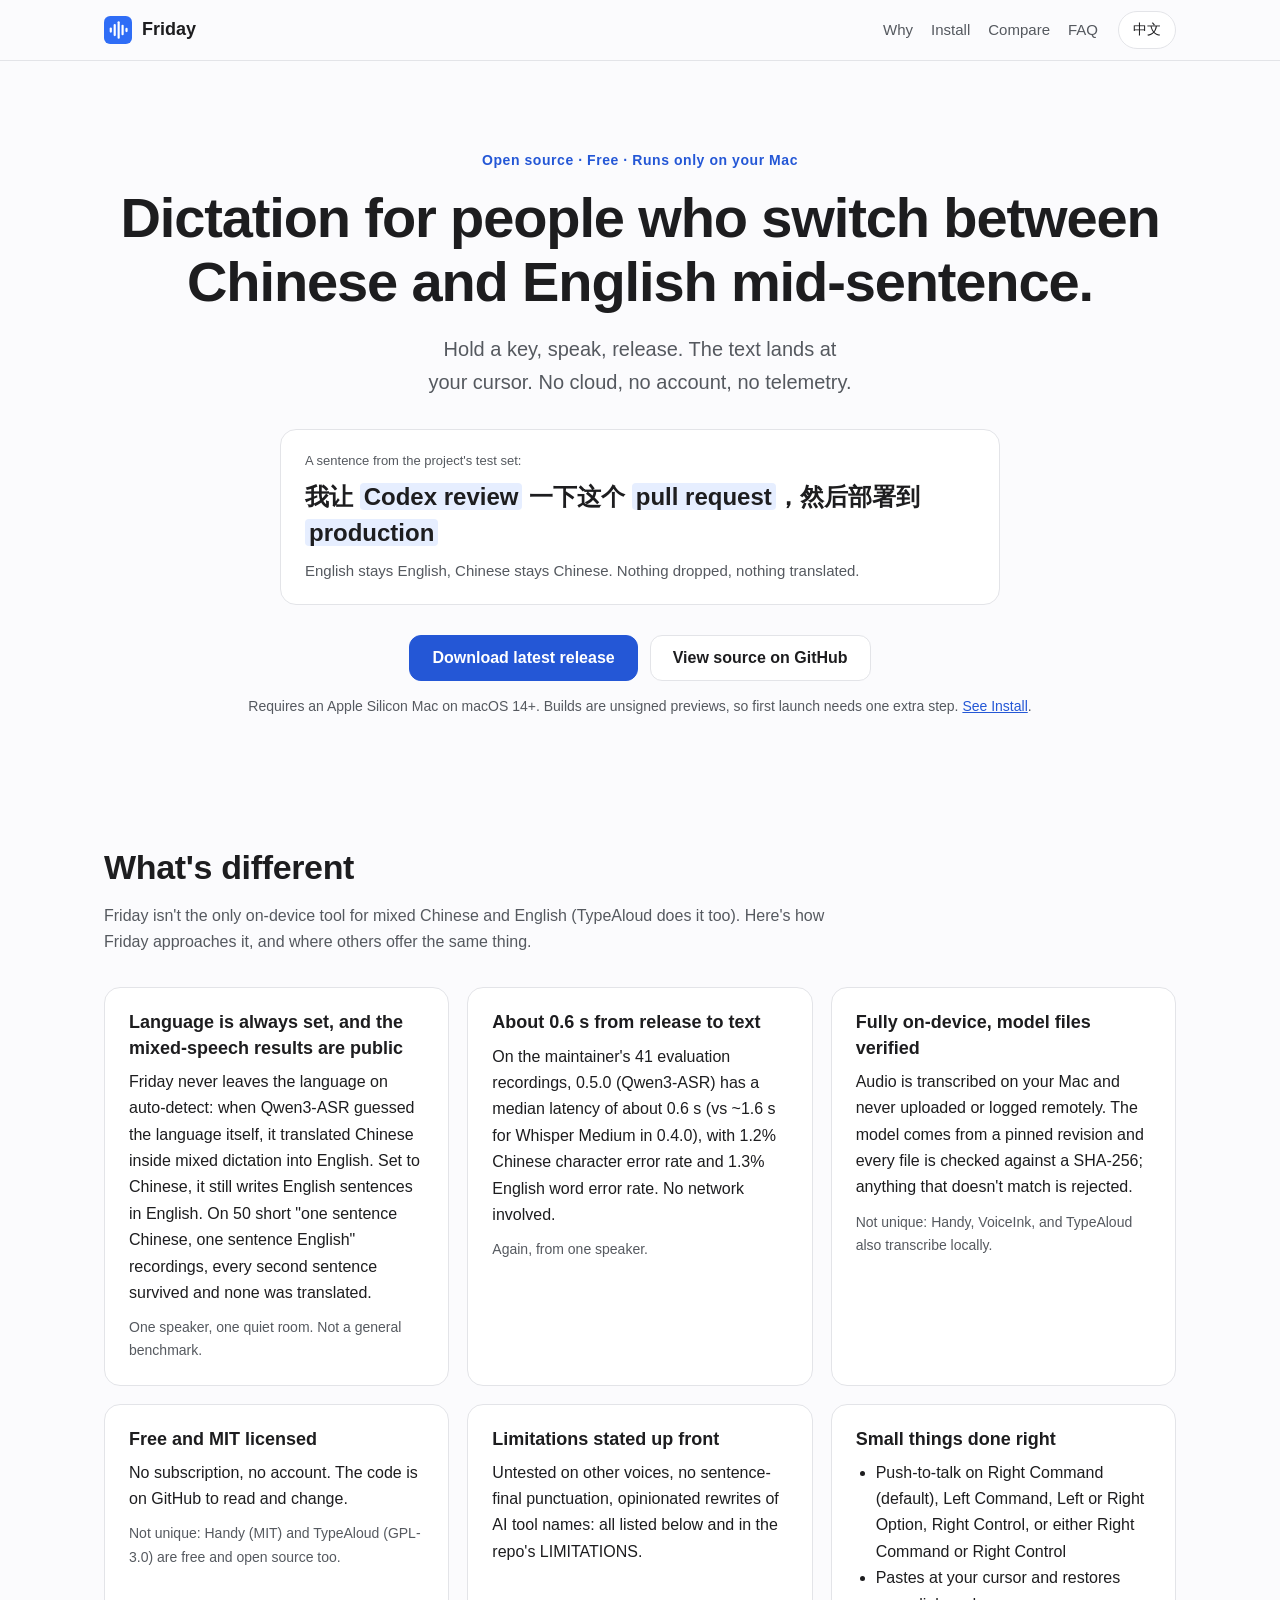
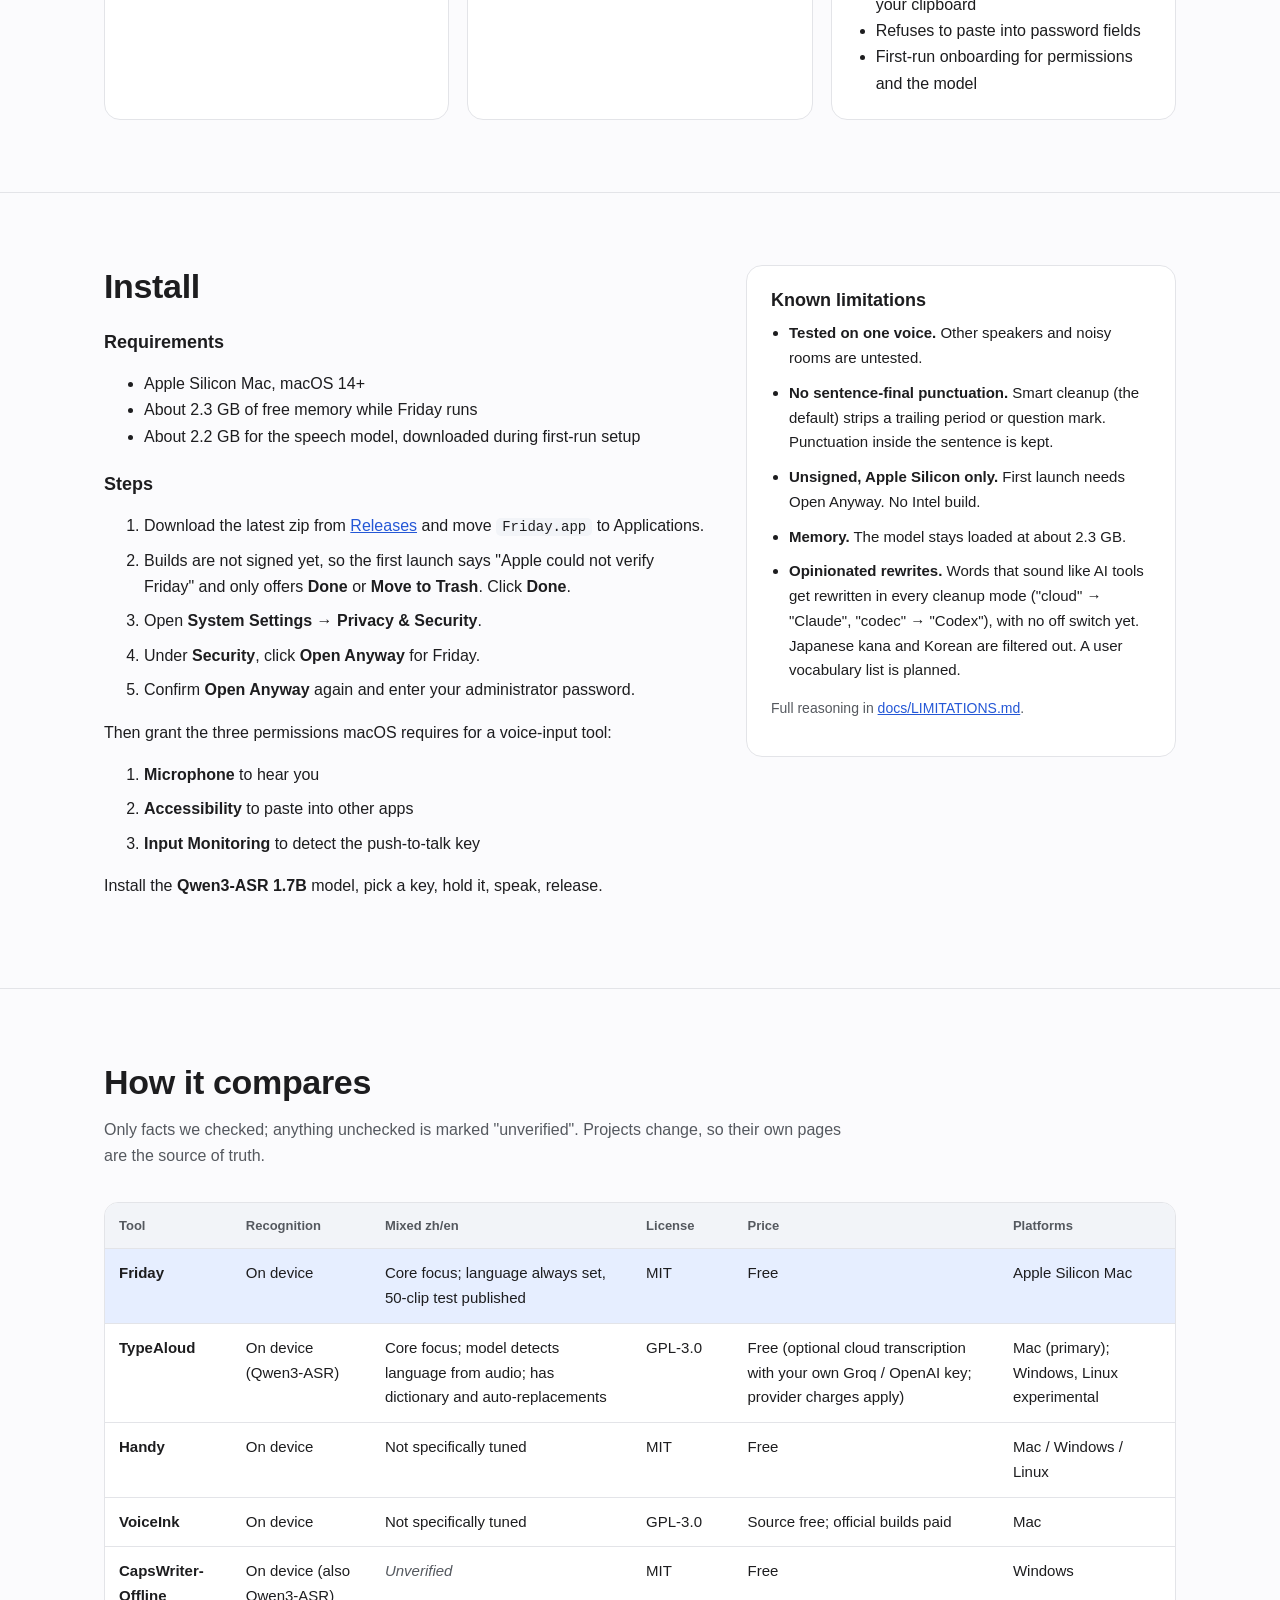
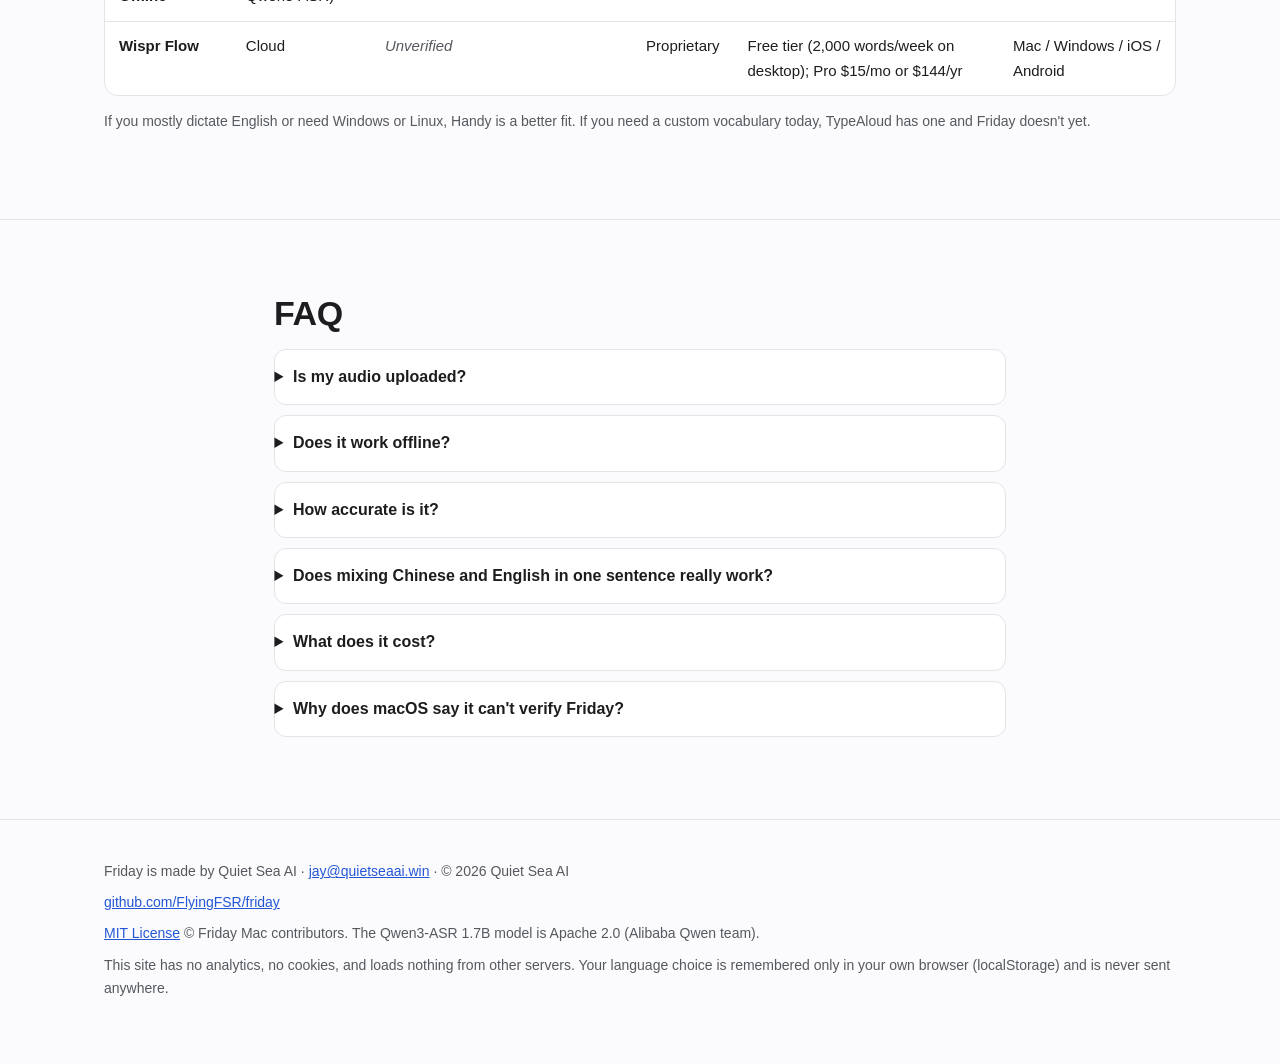
==== commit adf39c0f: "Release Friday 0.5.1: either Right Command or Right Control as push-to-talk; more hot words" ====
--- a/docs/index.html
+++ b/docs/index.html
@@ -90,7 +90,7 @@
       <article class="card">
         <h3><span lang="zh">日常用得顺手</span><span lang="en">Small things done right</span></h3>
         <ul>
-          <li><span lang="zh">快捷键可选右 Command（默认）、左 Command、左右 Option、右 Control</span><span lang="en">Push-to-talk on Right Command (default), Left Command, Left or Right Option, or Right Control</span></li>
+          <li><span lang="zh">快捷键可选右 Command（默认）、左 Command、左右 Option、右 Control，或“右 Command 和右 Control 都能用”</span><span lang="en">Push-to-talk on Right Command (default), Left Command, Left or Right Option, Right Control, or either Right Command or Right Control</span></li>
           <li><span lang="zh">文字插入光标处，之后还原原来的剪贴板</span><span lang="en">Pastes at your cursor and restores your clipboard</span></li>
           <li><span lang="zh">遇到密码框等受保护输入，拒绝粘贴</span><span lang="en">Refuses to paste into password fields</span></li>
           <li><span lang="zh">首次引导：开权限、下模型</span><span lang="en">First-run onboarding for permissions and the model</span></li>
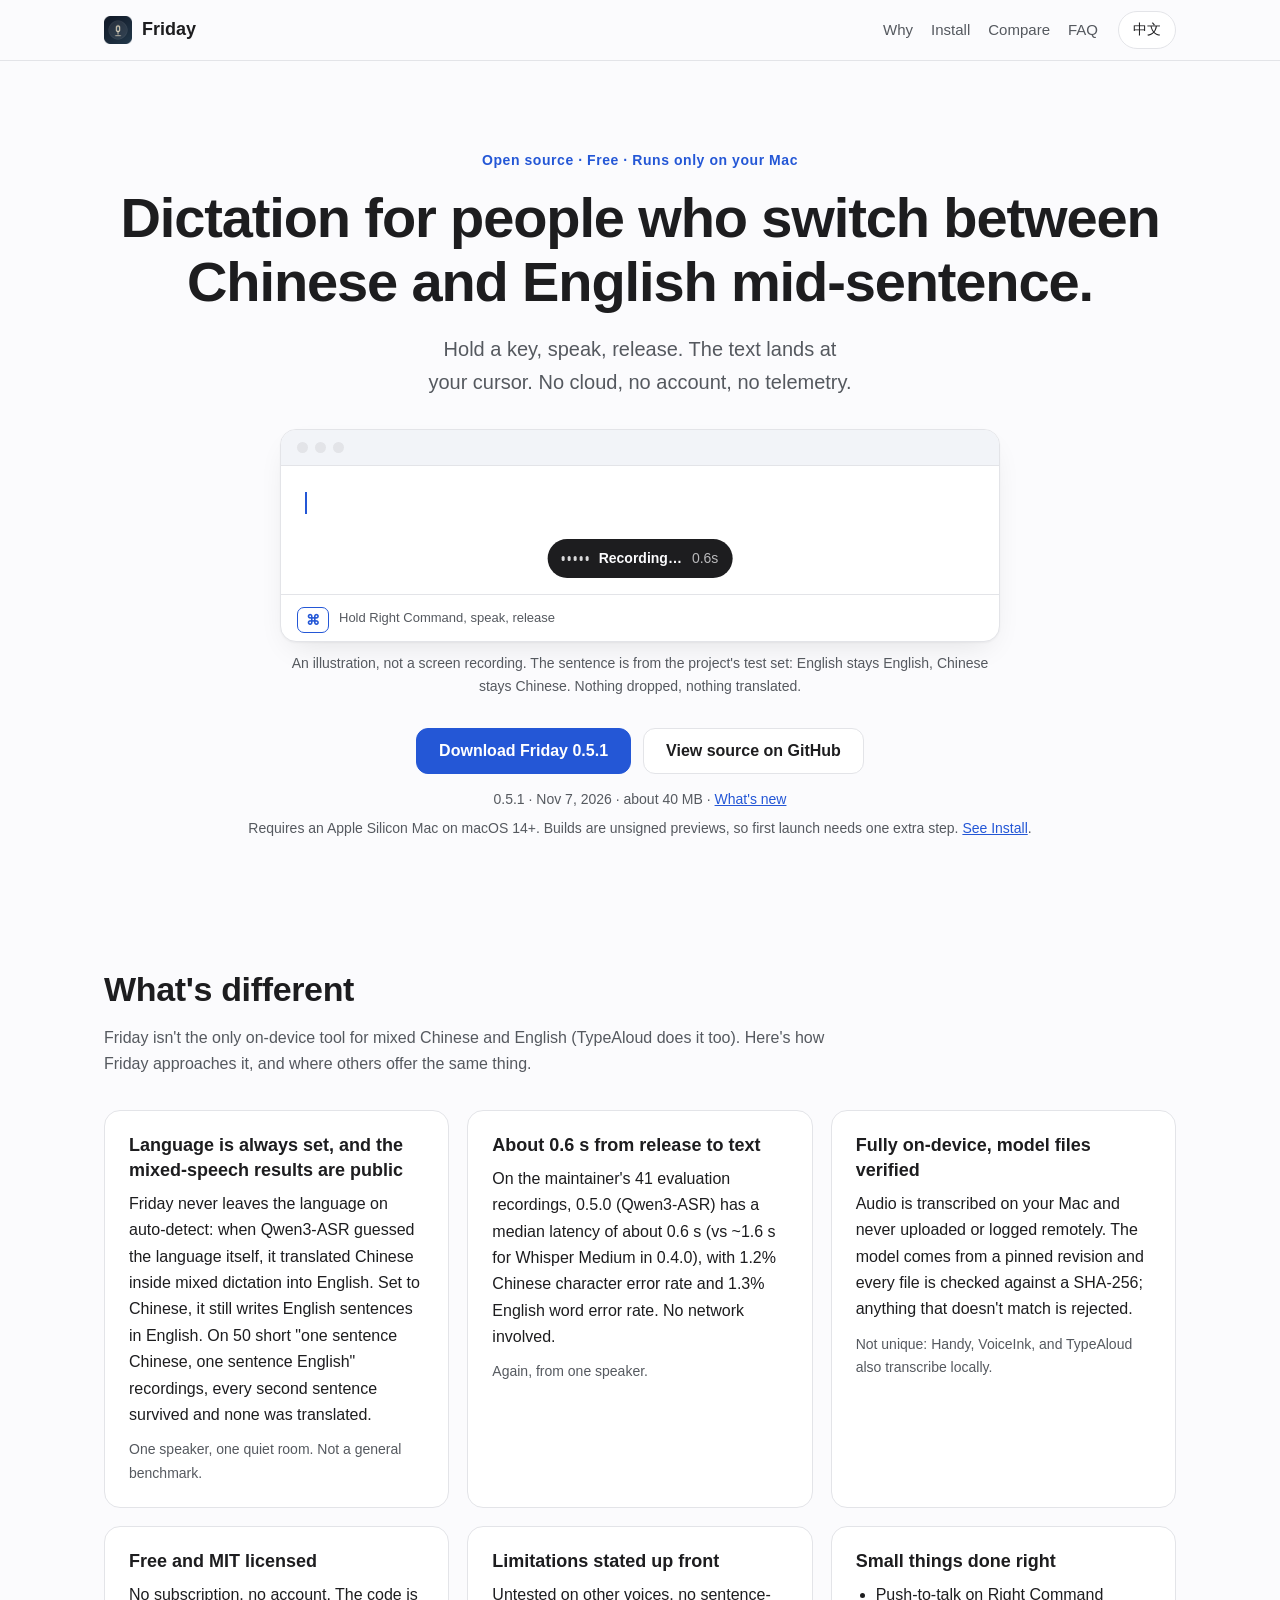
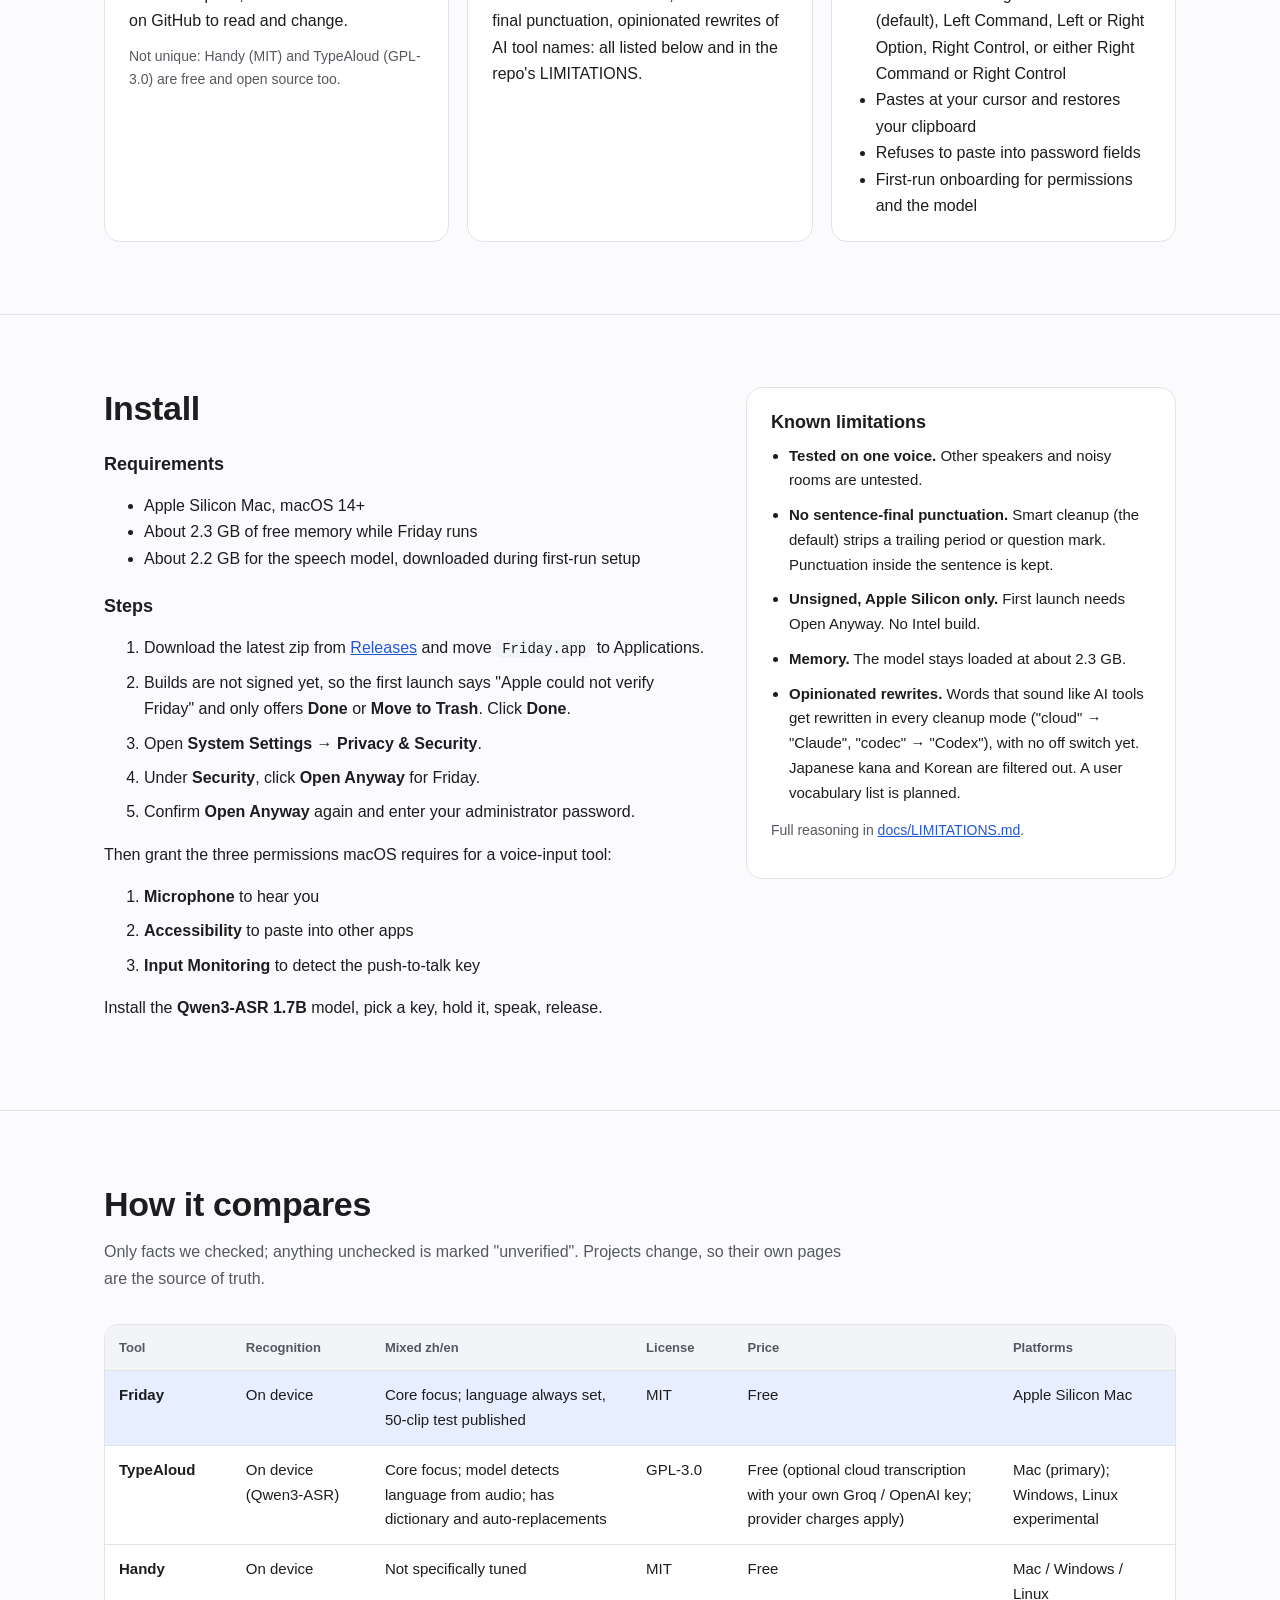
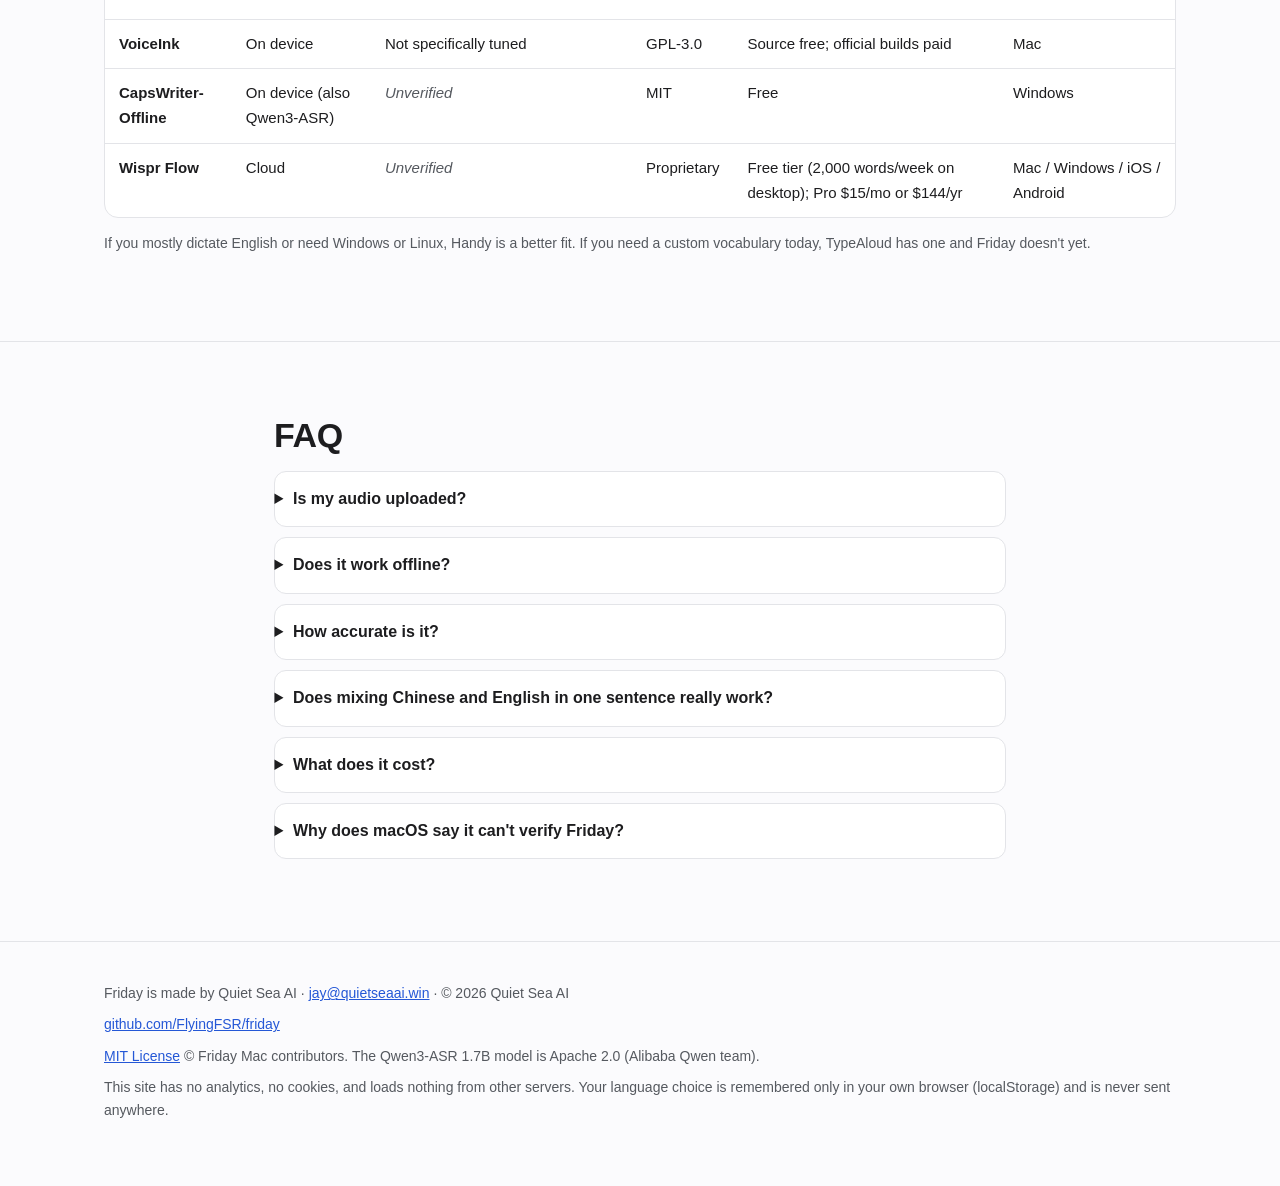
==== commit 7154ccd7: "site: hero illustration, real app icon, direct download, search and share metadata - Animated illust" ====
--- a/docs/index.html
+++ b/docs/index.html
@@ -6,15 +6,40 @@
 <title>Friday · 中英混说的本地 Mac 语音输入</title>
 <meta name="description" content="Friday：在你的 Mac 上本地运行的语音输入，一句话里中英来回切也不丢词、不翻译。免费，MIT 开源。On-device Mac dictation for Chinese-English code-switching.">
 <meta name="color-scheme" content="light dark">
+<meta name="theme-color" content="#fbfbfd" media="(prefers-color-scheme: light)">
+<meta name="theme-color" content="#0f1115" media="(prefers-color-scheme: dark)">
+<link rel="canonical" href="https://friday.quietseaai.win/">
 <meta name="author" content="Quiet Sea AI">
 <meta property="og:site_name" content="Friday">
 <meta property="og:type" content="website">
+<meta property="og:url" content="https://friday.quietseaai.win/">
+<meta property="og:locale" content="zh_CN">
+<meta property="og:locale:alternate" content="en_US">
 <meta property="og:title" content="Friday · On-device Mac dictation for Chinese + English">
 <meta property="og:description" content="Hold a key, speak Chinese and English in one breath, release. Runs fully on your Mac. Free, MIT licensed.">
-<meta property="og:image" content="https://friday.quietseaai.win/og.png">
+<meta property="og:image" content="https://friday.quietseaai.win/og.png?v=2">
+<meta property="og:image:width" content="1200">
+<meta property="og:image:height" content="630">
+<meta property="og:image:alt" content="Friday: 一句话里中英来回切，也不丢词、不乱翻译。On-device Mac dictation for Chinese + English.">
 <meta name="twitter:card" content="summary_large_image">
-<link rel="icon" href="data:image/svg+xml,%3Csvg xmlns='http://www.w3.org/2000/svg' viewBox='0 0 64 64'%3E%3Crect width='64' height='64' rx='14' fill='%232f6df6'/%3E%3Cg fill='%23fff'%3E%3Crect x='13' y='26' width='5' height='12' rx='2.5'/%3E%3Crect x='22' y='18' width='5' height='28' rx='2.5'/%3E%3Crect x='31' y='12' width='5' height='40' rx='2.5'/%3E%3Crect x='40' y='20' width='5' height='24' rx='2.5'/%3E%3Crect x='49' y='27' width='5' height='10' rx='2.5'/%3E%3C/g%3E%3C/svg%3E">
+<meta name="twitter:title" content="Friday · On-device Mac dictation for Chinese + English">
+<meta name="twitter:description" content="Hold a key, speak Chinese and English in one breath, release. Runs fully on your Mac. Free, MIT licensed.">
+<meta name="twitter:image" content="https://friday.quietseaai.win/og.png?v=2">
+<link rel="icon" type="image/png" sizes="32x32" href="favicon-32.png">
+<link rel="icon" type="image/png" sizes="192x192" href="icon-192.png">
+<link rel="apple-touch-icon" href="apple-touch-icon.png">
 <link rel="stylesheet" href="style.css">
+<script type="application/ld+json">
+{"@context":"https://schema.org","@type":"SoftwareApplication","name":"Friday",
+"description":"On-device Mac dictation for people who switch between Chinese and English mid-sentence. Runs Qwen3-ASR locally; no cloud, no account, no telemetry.",
+"applicationCategory":"UtilitiesApplication","operatingSystem":"macOS 14 or later, Apple Silicon",
+"softwareVersion":"0.5.1","license":"https://opensource.org/licenses/MIT",
+"offers":{"@type":"Offer","price":"0","priceCurrency":"USD"},
+"downloadUrl":"https://github.com/FlyingFSR/friday/releases/latest",
+"url":"https://friday.quietseaai.win/","sameAs":["https://github.com/FlyingFSR/friday"],
+"image":"https://friday.quietseaai.win/icon-192.png",
+"author":{"@type":"Organization","name":"Quiet Sea AI","url":"https://friday.quietseaai.win/"}}
+</script>
 <script>
 (function(){var s=null;try{s=localStorage.getItem('friday-lang')}catch(e){}
 var l=s||((navigator.language||'').toLowerCase().indexOf('zh')===0?'zh':'en');
@@ -26,7 +51,7 @@
 <header class="top">
   <div class="wrap bar">
     <a class="brand" href="#top" aria-label="Friday">
-      <svg width="28" height="28" viewBox="0 0 64 64" aria-hidden="true"><rect width="64" height="64" rx="14" fill="#2f6df6"/><g fill="#fff"><rect x="13" y="26" width="5" height="12" rx="2.5"/><rect x="22" y="18" width="5" height="28" rx="2.5"/><rect x="31" y="12" width="5" height="40" rx="2.5"/><rect x="40" y="20" width="5" height="24" rx="2.5"/><rect x="49" y="27" width="5" height="10" rx="2.5"/></g></svg>
+      <img src="icon-64.png" width="28" height="28" alt="">
       Friday
     </a>
     <nav aria-label="Main / 主导航">
@@ -45,15 +70,28 @@
     <p class="eyebrow"><span lang="zh">开源 · 免费 · 只在你的 Mac 上跑</span><span lang="en">Open source · Free · Runs only on your Mac</span></p>
     <h1><span lang="zh">一句话里中英来回切，<br>也不丢词、不乱翻译。</span><span lang="en">Dictation for people who switch between Chinese and English mid&#8209;sentence.</span></h1>
     <p class="lead"><span lang="zh">按住一个键说话，松手，文字直接出现在光标处。不上云，不要账号，没有统计。</span><span lang="en">Hold a key, speak, release. The text lands at your cursor. No cloud, no account, no telemetry.</span></p>
-    <figure class="sample">
-      <figcaption><span lang="zh">项目测试集里的一句：</span><span lang="en">A sentence from the project's test set:</span></figcaption>
-      <blockquote lang="zh-CN">我让 <mark>Codex review</mark> 一下这个 <mark>pull request</mark>，然后部署到 <mark>production</mark></blockquote>
-      <p class="note"><span lang="zh">英文还是英文，中文还是中文，不丢词，不翻译。</span><span lang="en">English stays English, Chinese stays Chinese. Nothing dropped, nothing translated.</span></p>
+    <figure class="live" id="live">
+      <div class="win">
+        <div class="win-bar" aria-hidden="true"><i></i><i></i><i></i></div>
+        <div class="win-body">
+          <blockquote class="out" lang="zh-CN">我让 <mark>Codex review</mark> 一下这个 <mark>pull request</mark>，然后部署到 <mark>production</mark></blockquote>
+          <span class="caret" aria-hidden="true"></span>
+          <div class="hud" aria-hidden="true">
+            <span class="bars"><i></i><i></i><i></i><i></i><i></i></span>
+            <span class="hud-rec"><span lang="zh">录音中…</span><span lang="en">Recording…</span></span>
+            <span class="hud-tr"><span lang="zh">转写中…</span><span lang="en">Transcribing…</span></span>
+            <span class="hud-t">0.0s</span>
+          </div>
+        </div>
+        <div class="win-foot" aria-hidden="true"><kbd class="key">⌘</kbd><span lang="zh">按住右 Command 说话，松手出字</span><span lang="en">Hold Right Command, speak, release</span></div>
+      </div>
+      <figcaption><span lang="zh">示意动画，不是录屏。句子来自项目测试集：英文还是英文，中文还是中文，不丢词，不翻译。</span><span lang="en">An illustration, not a screen recording. The sentence is from the project's test set: English stays English, Chinese stays Chinese. Nothing dropped, nothing translated.</span></figcaption>
     </figure>
     <div class="cta">
-      <a class="btn primary" href="https://github.com/FlyingFSR/friday/releases/latest"><span lang="zh">下载最新版</span><span lang="en">Download latest release</span></a>
+      <a class="btn primary" href="https://github.com/FlyingFSR/friday/releases/latest/download/Friday-macos-arm64.zip"><span lang="zh">下载 Friday 0.5.1</span><span lang="en">Download Friday 0.5.1</span></a>
       <a class="btn" href="https://github.com/FlyingFSR/friday"><span lang="zh">在 GitHub 查看源码</span><span lang="en">View source on GitHub</span></a>
     </div>
+    <p class="small ver"><span lang="zh">0.5.1 · 2026 年 11 月 7 日 · 约 40 MB · <a href="https://github.com/FlyingFSR/friday/releases/latest">更新内容</a></span><span lang="en">0.5.1 · Nov 7, 2026 · about 40 MB · <a href="https://github.com/FlyingFSR/friday/releases/latest">What's new</a></span></p>
     <p class="small"><span lang="zh">需要 Apple 芯片 Mac、macOS 14+。目前是未签名预览版，第一次打开要多点一步，<a href="#install">看安装</a>。</span><span lang="en">Requires an Apple Silicon Mac on macOS 14+. Builds are unsigned previews, so first launch needs one extra step. <a href="#install">See Install</a>.</span></p>
   </div>
 </section>
@@ -203,5 +241,14 @@
 set(h.getAttribute('data-lang'),false);
 b.addEventListener('click',function(){set(h.getAttribute('data-lang')==='zh'?'en':'zh',true)});})();
 </script>
+<script>
+(function(){var f=document.getElementById('live');if(!f)return;
+if(window.matchMedia&&matchMedia('(prefers-reduced-motion: reduce)').matches){f.className='live s-done';return;}
+var t=f.querySelector('.hud-t'),timer=null,steps=[['s-idle',1200],['s-rec',2600],['s-tr',700],['s-done',4200]],i=0;
+function go(){var st=steps[i];f.className='live '+st[0];clearInterval(timer);
+if(st[0]==='s-rec'){var t0=Date.now();t.textContent='0.0s';timer=setInterval(function(){t.textContent=((Date.now()-t0)/1000).toFixed(1)+'s'},100);}
+i=(i+1)%steps.length;setTimeout(go,st[1]);}
+f.className='live s-idle';go();})();
+</script>
 </body>
 </html>
--- a/docs/style.css
+++ b/docs/style.css
@@ -27,22 +27,13 @@
 h2{font-size:clamp(24px,3.2vw,34px);line-height:1.25;margin:0 0 14px;letter-spacing:-.01em}
 h3{font-size:18px;line-height:1.4;margin:0 0 8px}
 .lead{font-size:clamp(17px,2vw,20px);color:var(--muted);max-width:680px;margin:0 auto 30px}
-.sample{margin:0 auto 30px;max-width:720px;background:var(--card);border:1px solid var(--line);border-radius:16px;padding:20px 24px;text-align:left}
-.sample figcaption{font-size:13px;color:var(--muted)}
-.sample blockquote{margin:8px 0;font-size:clamp(18px,2.4vw,24px);font-weight:600;line-height:1.5}
 mark{background:var(--mark);color:inherit;padding:0 4px;border-radius:4px}
-.note{margin:0;color:var(--muted);font-size:15px}
 .cta{display:flex;gap:12px;justify-content:center;flex-wrap:wrap;margin-bottom:14px}
 .btn{display:inline-flex;align-items:center;min-height:46px;padding:0 22px;border-radius:12px;border:1px solid var(--line);background:var(--card);color:var(--fg);text-decoration:none;font-weight:600}
 .btn.primary{background:var(--accent);border-color:var(--accent);color:var(--accent-fg)}
 .btn:hover{filter:brightness(1.06)}
 .small{font-size:14px;color:var(--muted);margin:0}
-.demo{padding:0 0 72px}
-.poster{aspect-ratio:16/9;max-width:900px;margin:0 auto;border-radius:20px;border:2px dashed var(--line);background:linear-gradient(135deg,var(--soft),var(--card));display:grid;place-items:center;text-align:center;padding:24px}
-.play{width:72px;height:72px;border-radius:50%;background:var(--accent);margin:0 auto 16px;position:relative;opacity:.9}
-.play::after{content:"";position:absolute;left:29px;top:22px;border-left:22px solid var(--accent-fg);border-top:14px solid transparent;border-bottom:14px solid transparent}
-.poster-title{font-size:22px;font-weight:700;margin:0 0 6px}
-.poster-sub{color:var(--muted);margin:0 auto;max-width:520px;font-size:15px}
+.small.ver{margin-bottom:6px}
 .intro{color:var(--muted);max-width:760px;margin:0 0 32px}
 .cards{display:grid;grid-template-columns:repeat(auto-fit,minmax(300px,1fr));gap:18px}
 .card{background:var(--card);border:1px solid var(--line);border-radius:16px;padding:22px 24px}
@@ -72,5 +63,35 @@
 .foot p{margin:0 0 8px;color:var(--muted);font-size:14px}
 @media (max-width:820px){.two{grid-template-columns:1fr}.limits{position:static}nav{display:none}.lang{margin-left:auto}section{padding:56px 0}.hero{padding:56px 0 40px}.hero h1 br{display:none}}
 @media (max-width:420px){.wrap{padding:0 18px}.cards{grid-template-columns:1fr}.btn{width:100%;justify-content:center}}
-h1,h2,.lead,.poster-sub{text-wrap:balance}
+h1,h2,.lead{text-wrap:balance}
 td:nth-child(4){white-space:nowrap}
+
+/* hero illustration: hold key -> recording -> transcribing -> text pasted */
+.live{margin:0 auto 30px;max-width:720px;text-align:left}
+.win{background:var(--card);border:1px solid var(--line);border-radius:16px;overflow:hidden;box-shadow:0 1px 2px rgb(0 0 0/.04),0 12px 32px -12px rgb(0 0 0/.12)}
+.win-bar{display:flex;gap:7px;padding:12px 16px;border-bottom:1px solid var(--line);background:var(--soft)}
+.win-bar i{width:11px;height:11px;border-radius:50%;background:var(--line)}
+.win-body{position:relative;min-height:128px;padding:22px 24px}
+.out{margin:0;font-size:clamp(18px,2.4vw,24px);font-weight:600;line-height:1.55;transition:opacity .15s}
+.caret{position:absolute;left:24px;top:26px;width:2px;height:1.4em;background:var(--accent);animation:blink 1s steps(1) infinite}
+@keyframes blink{50%{opacity:0}}
+.hud{position:absolute;left:50%;bottom:16px;transform:translate(-50%,8px);display:flex;align-items:center;gap:10px;padding:8px 14px;border-radius:999px;background:var(--fg);color:var(--bg);font-size:14px;font-weight:600;white-space:nowrap;opacity:0;transition:opacity .2s,transform .2s}
+.bars{display:flex;align-items:center;gap:3px;height:16px}
+.bars i{width:3px;height:30%;border-radius:2px;background:currentColor;opacity:.85}
+.hud-t{font-variant-numeric:tabular-nums;opacity:.7;font-weight:500}
+.hud-tr{display:none}
+.win-foot{display:flex;align-items:center;gap:10px;padding:10px 16px;border-top:1px solid var(--line);font-size:13px;color:var(--muted)}
+.key{display:inline-grid;place-items:center;min-width:30px;height:26px;padding:0 8px;border:1px solid var(--line);border-bottom-width:3px;border-radius:7px;background:var(--card);color:var(--fg);font:600 14px/1 -apple-system,BlinkMacSystemFont,sans-serif;transition:transform .08s,border-bottom-width .08s}
+.live figcaption{margin-top:10px;font-size:14px;color:var(--muted);text-align:center}
+.live .out{opacity:1}.live .caret{display:none}
+.live.s-idle .out,.live.s-rec .out,.live.s-tr .out{opacity:0}
+.live.s-idle .caret,.live.s-rec .caret,.live.s-tr .caret{display:block}
+.live.s-rec .hud,.live.s-tr .hud{opacity:1;transform:translate(-50%,0)}
+.live.s-rec .key{transform:translateY(2px);border-bottom-width:1px;border-color:var(--accent);color:var(--accent)}
+.live.s-rec .bars i{animation:wave .9s ease-in-out infinite}
+.live.s-rec .bars i:nth-child(2){animation-delay:.15s}.live.s-rec .bars i:nth-child(3){animation-delay:.3s}
+.live.s-rec .bars i:nth-child(4){animation-delay:.45s}.live.s-rec .bars i:nth-child(5){animation-delay:.6s}
+@keyframes wave{0%,100%{height:30%}50%{height:100%}}
+.live.s-tr .hud-rec,.live.s-tr .hud-t{display:none}.live.s-tr .hud-tr{display:inline}
+.live.s-tr .bars i{height:30%;animation:none}
+@media (prefers-reduced-motion:reduce){.caret{animation:none}}
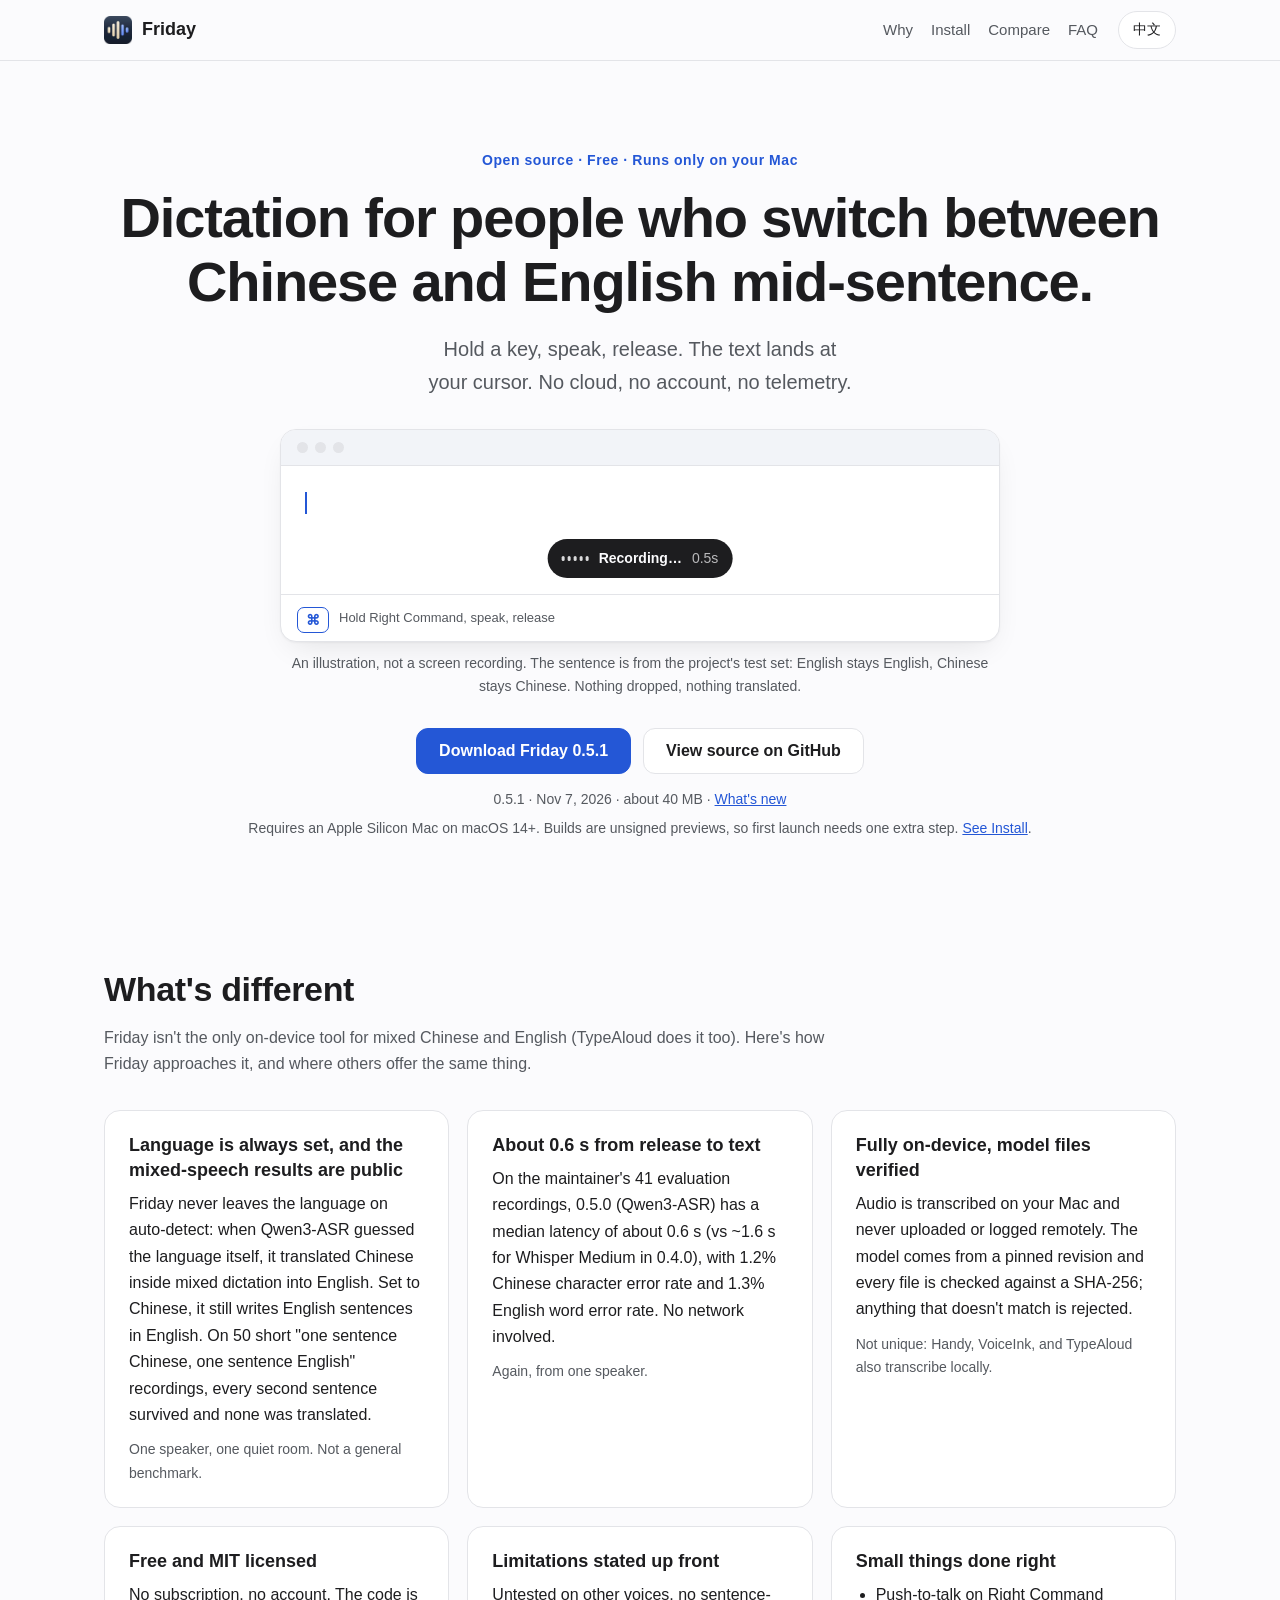
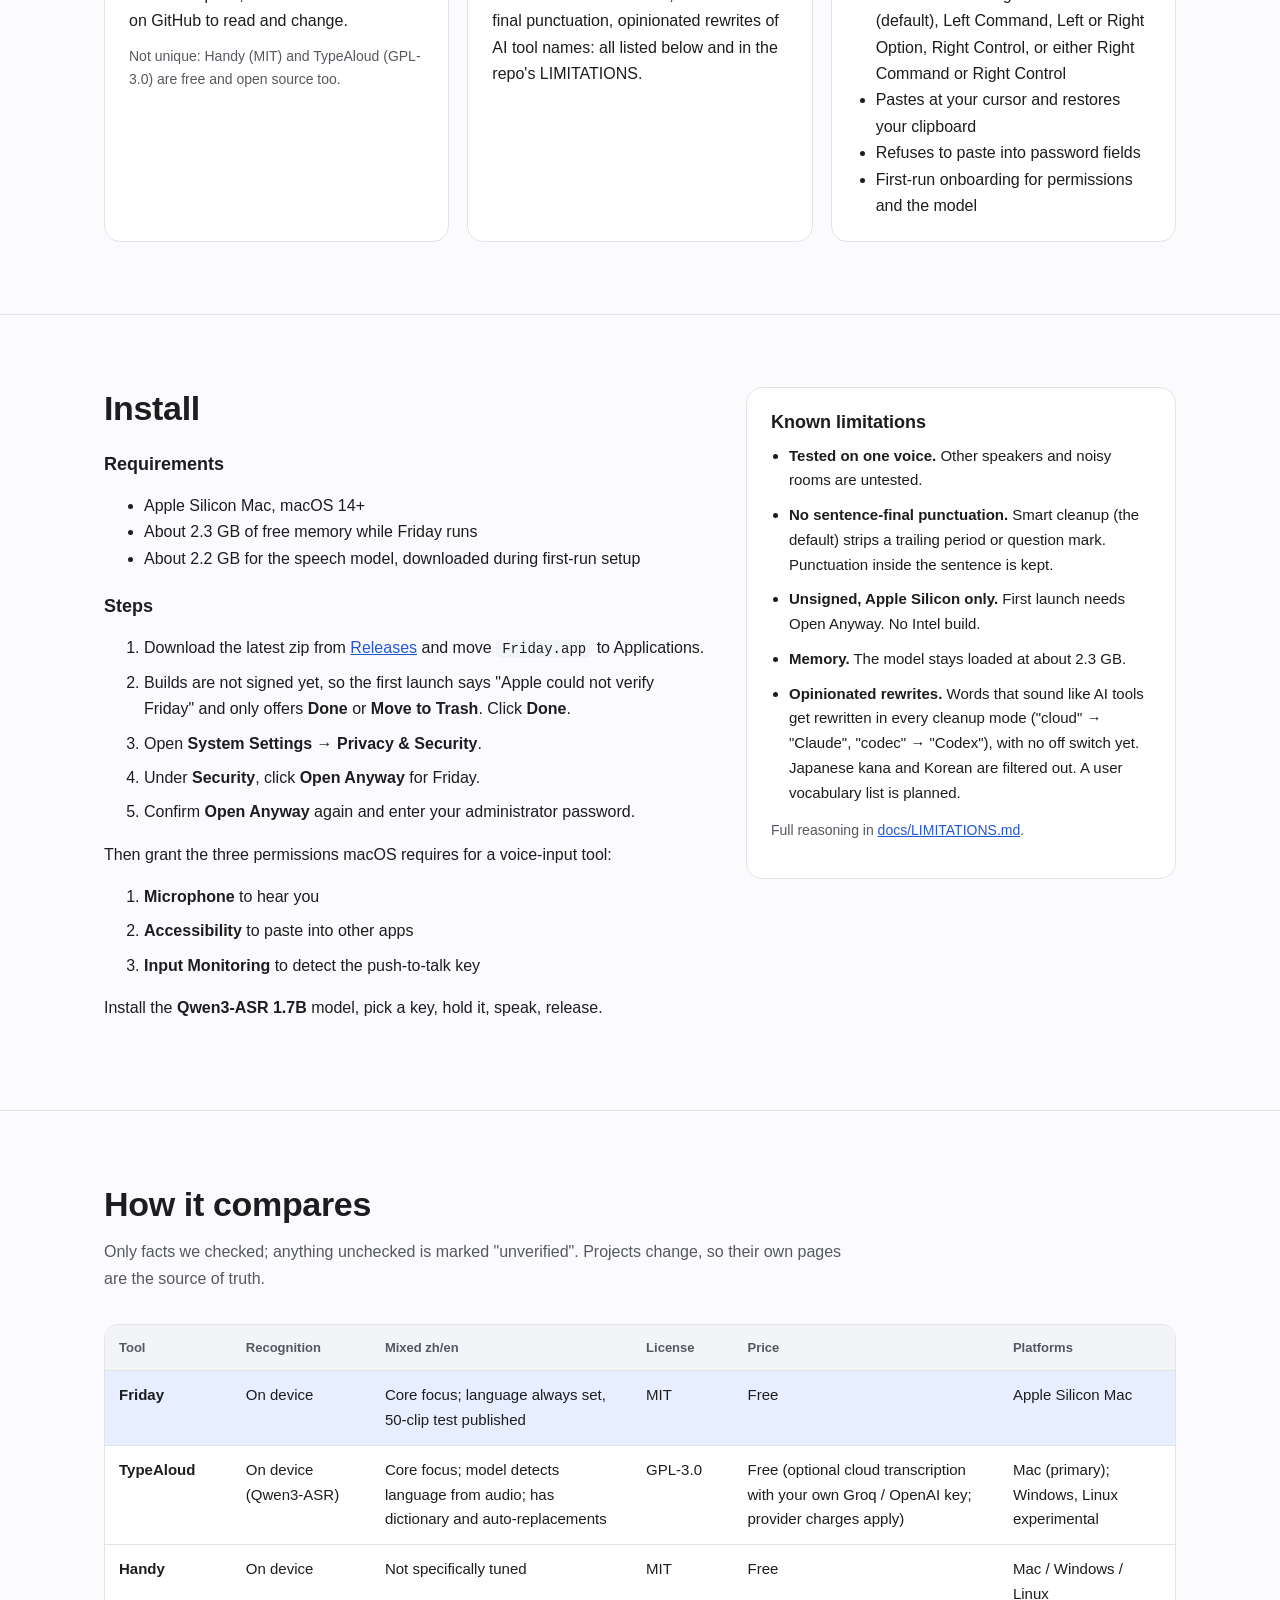
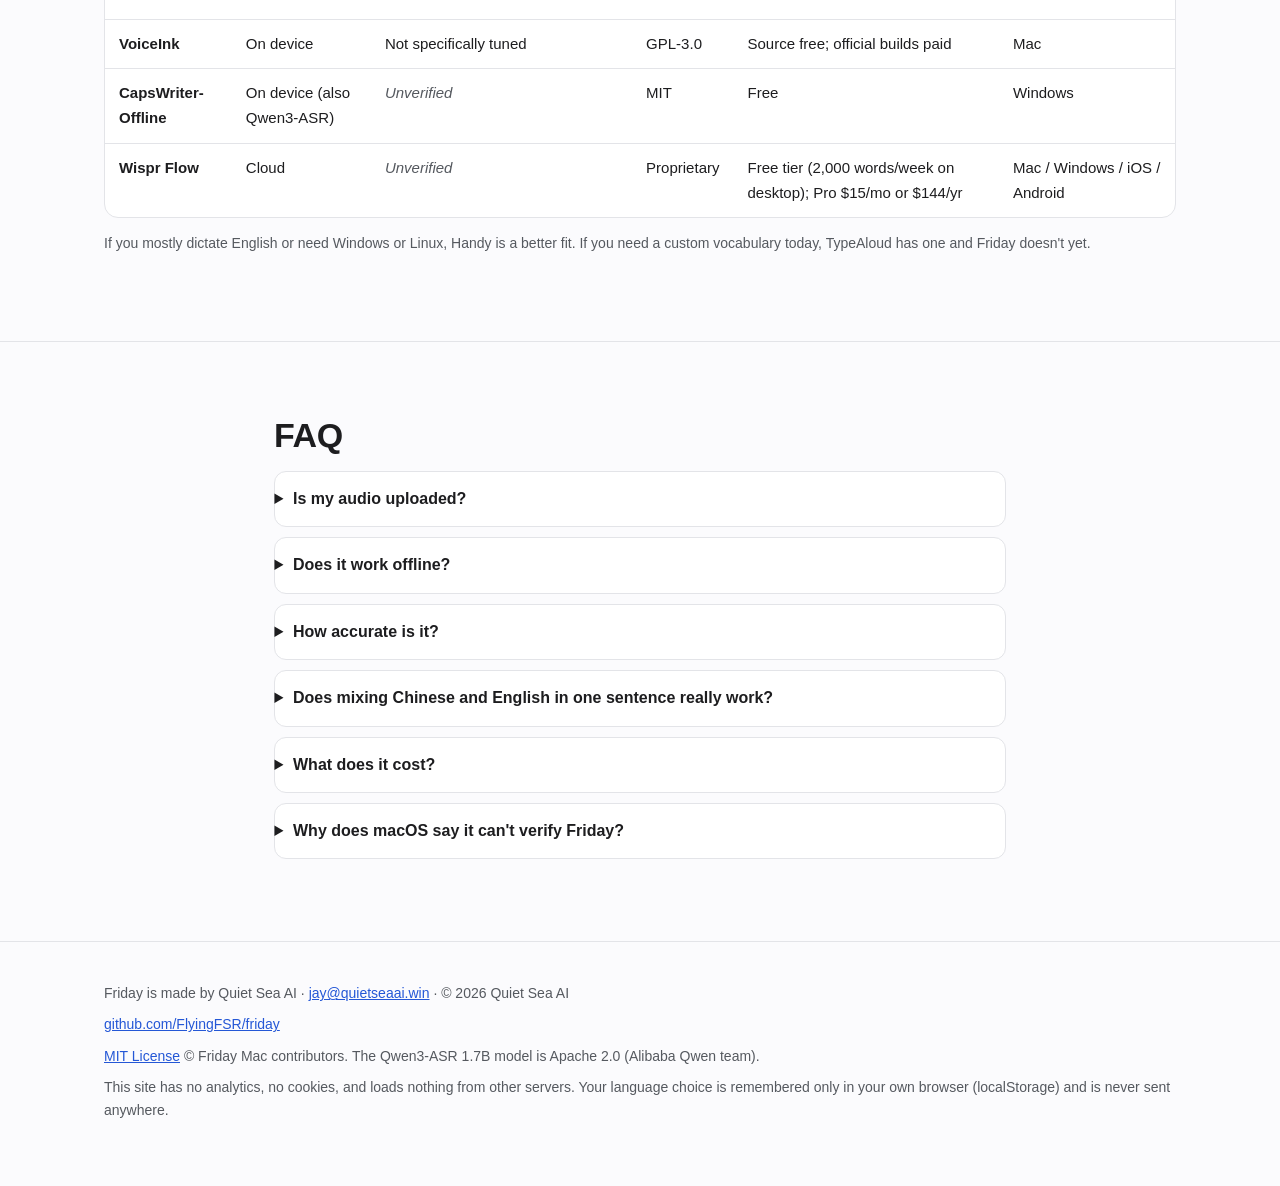
==== commit d81c4297: "New app icon (two-tone sound wave) and a compact green recording pill with a live waveform" ====
--- a/docs/index.html
+++ b/docs/index.html
@@ -17,14 +17,14 @@
 <meta property="og:locale:alternate" content="en_US">
 <meta property="og:title" content="Friday · On-device Mac dictation for Chinese + English">
 <meta property="og:description" content="Hold a key, speak Chinese and English in one breath, release. Runs fully on your Mac. Free, MIT licensed.">
-<meta property="og:image" content="https://friday.quietseaai.win/og.png?v=2">
+<meta property="og:image" content="https://friday.quietseaai.win/og.png?v=3">
 <meta property="og:image:width" content="1200">
 <meta property="og:image:height" content="630">
 <meta property="og:image:alt" content="Friday: 一句话里中英来回切，也不丢词、不乱翻译。On-device Mac dictation for Chinese + English.">
 <meta name="twitter:card" content="summary_large_image">
 <meta name="twitter:title" content="Friday · On-device Mac dictation for Chinese + English">
 <meta name="twitter:description" content="Hold a key, speak Chinese and English in one breath, release. Runs fully on your Mac. Free, MIT licensed.">
-<meta name="twitter:image" content="https://friday.quietseaai.win/og.png?v=2">
+<meta name="twitter:image" content="https://friday.quietseaai.win/og.png?v=3">
 <link rel="icon" type="image/png" sizes="32x32" href="favicon-32.png">
 <link rel="icon" type="image/png" sizes="192x192" href="icon-192.png">
 <link rel="apple-touch-icon" href="apple-touch-icon.png">
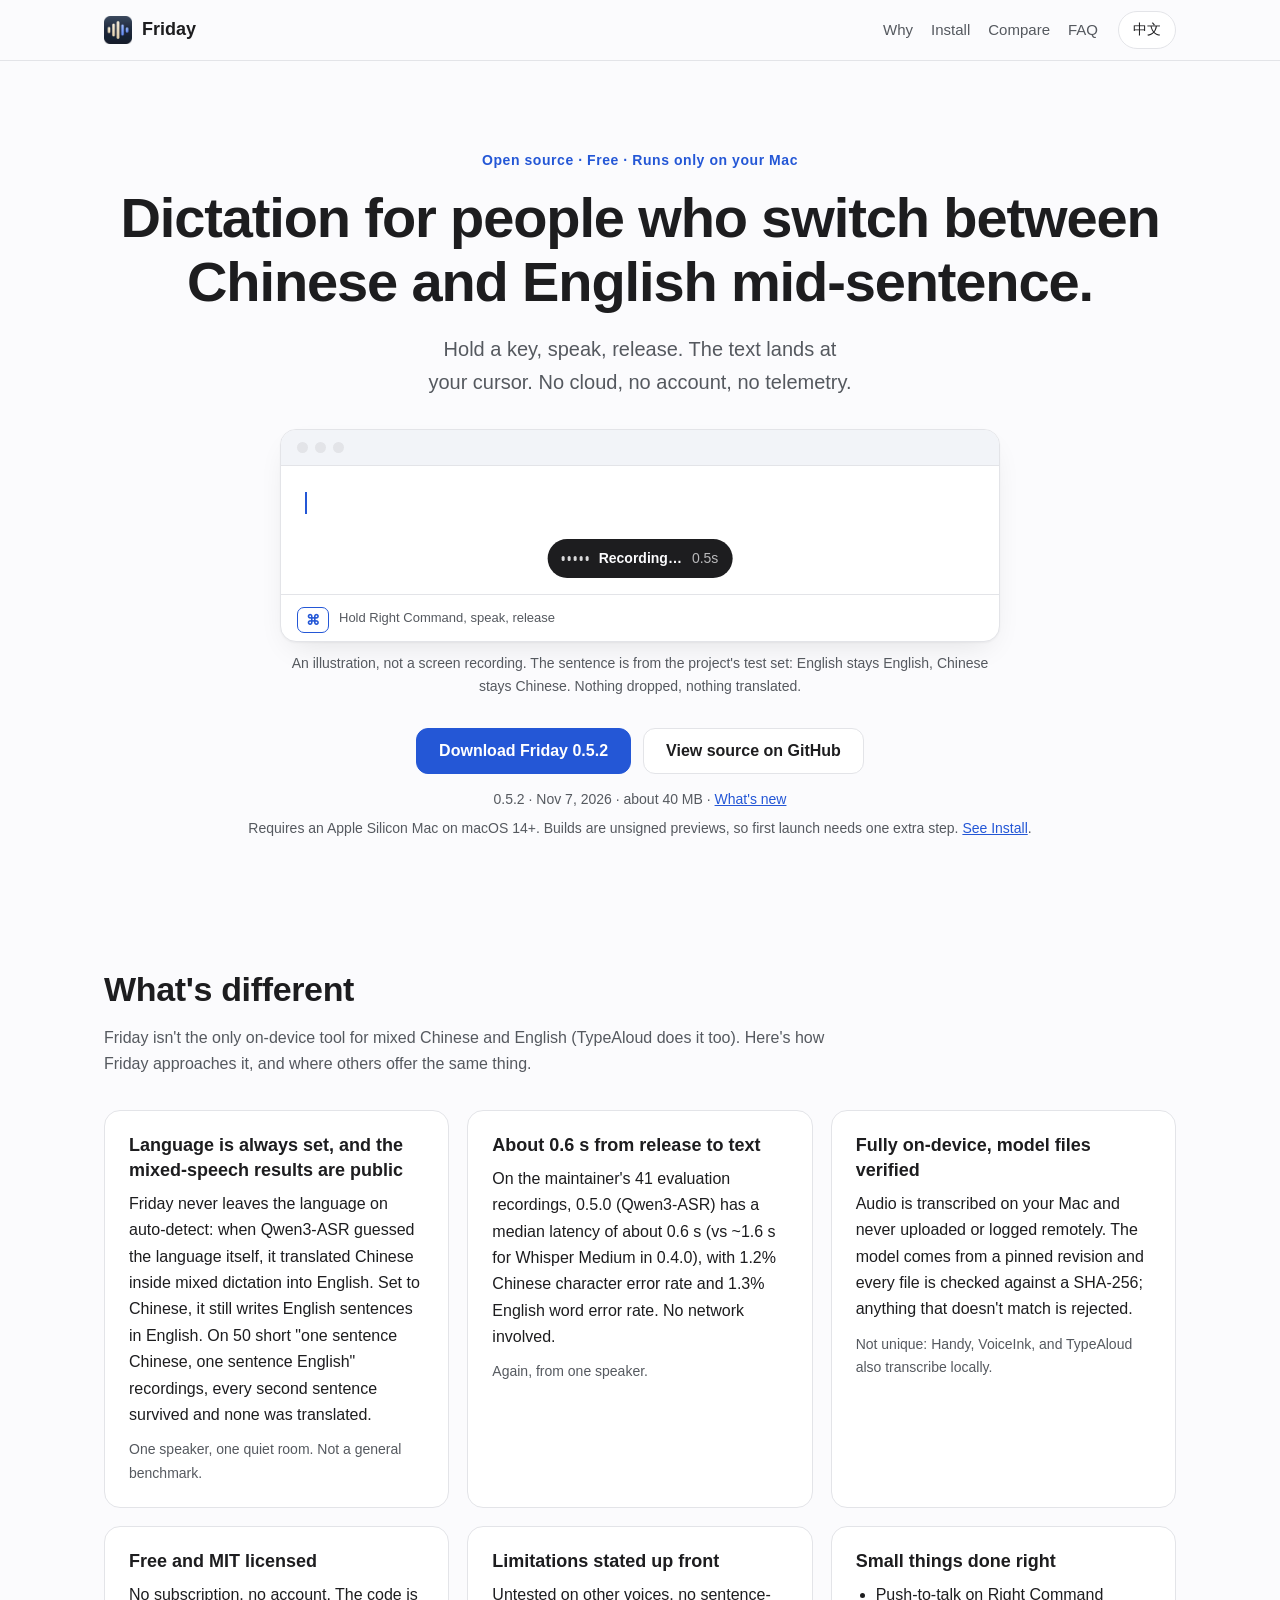
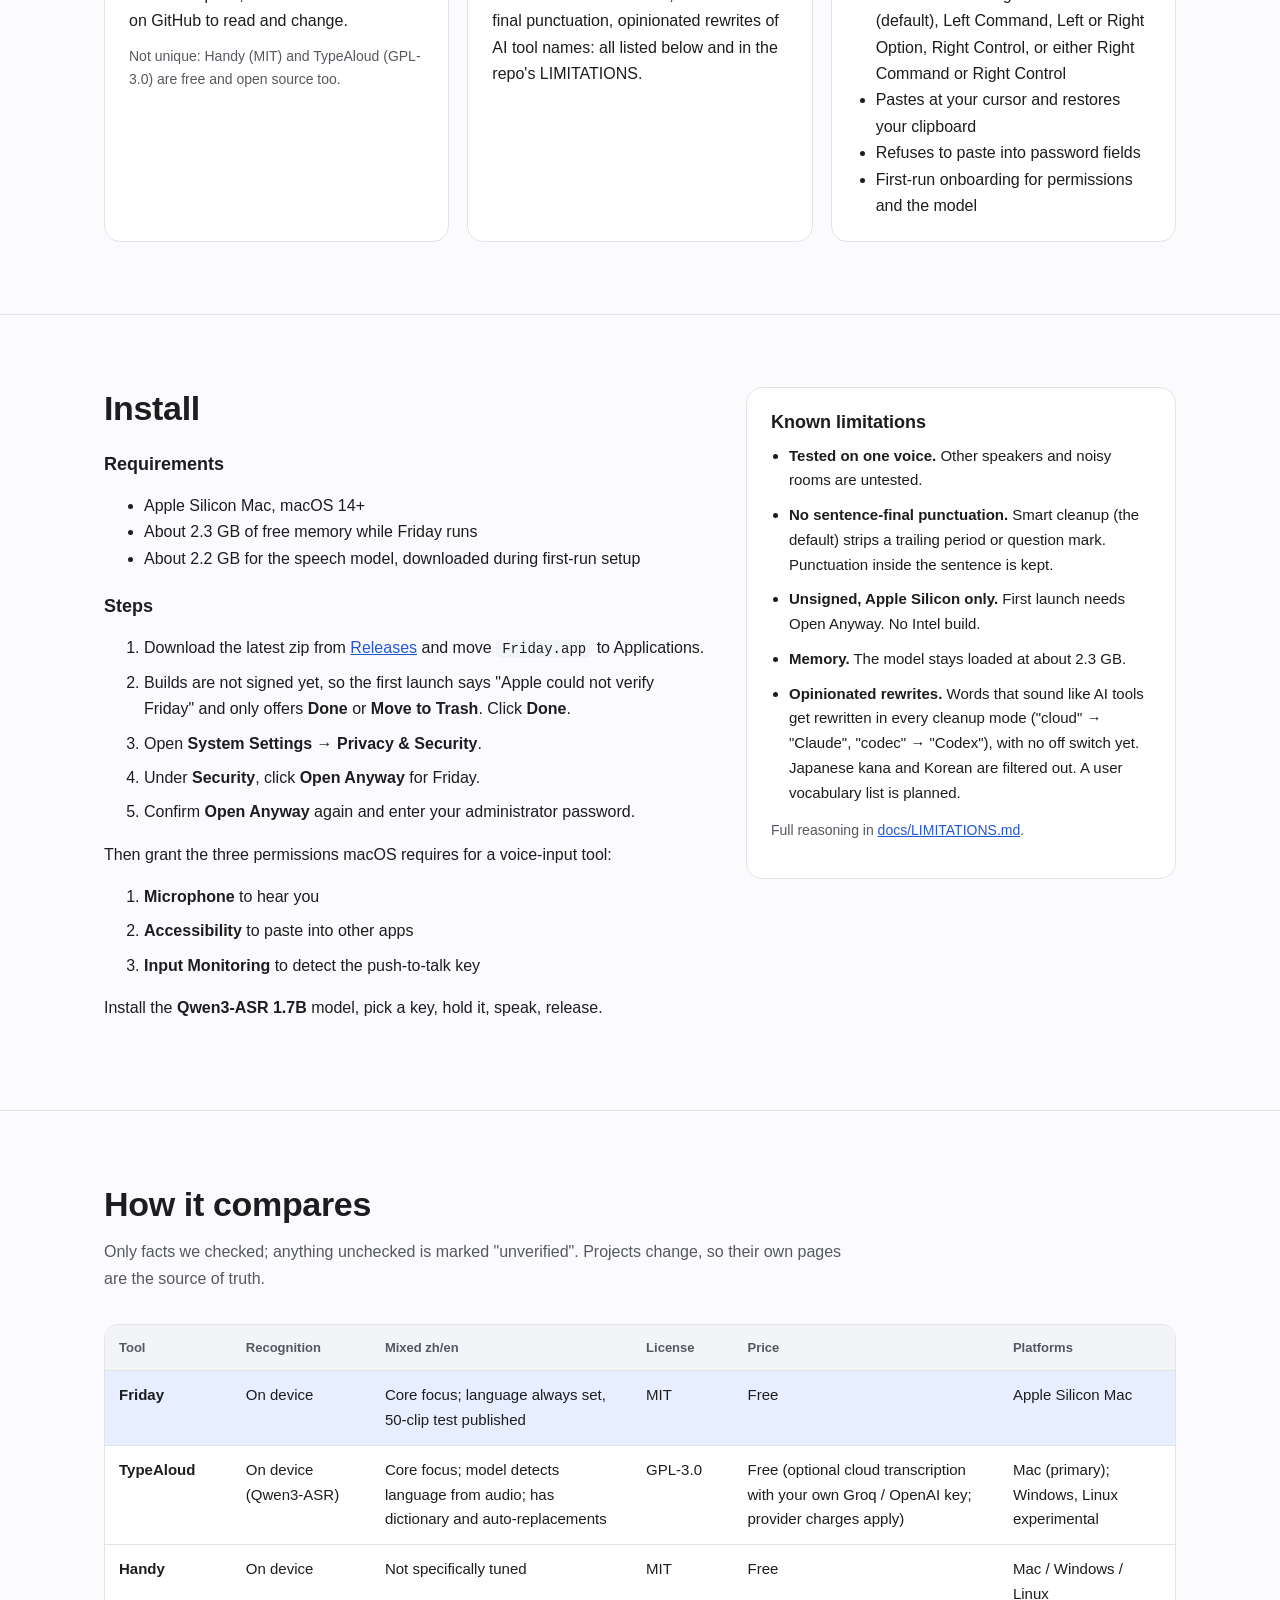
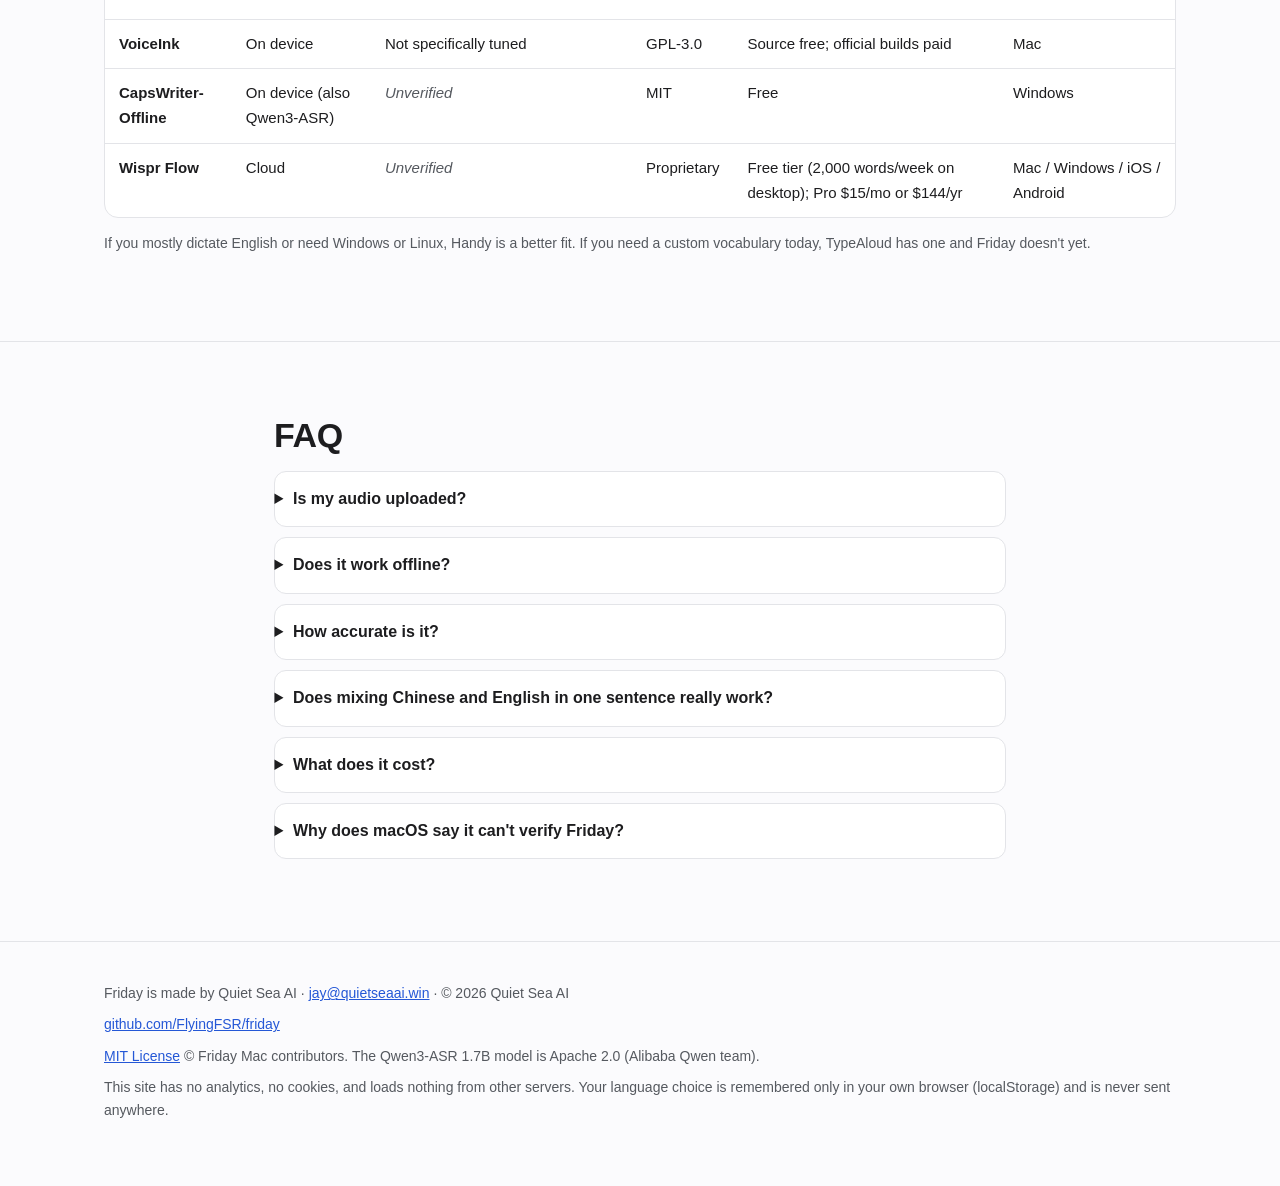
==== commit 6fd3ad6d: "Release Friday 0.5.2: new app icon and recording pill" ====
--- a/docs/index.html
+++ b/docs/index.html
@@ -33,7 +33,7 @@
 {"@context":"https://schema.org","@type":"SoftwareApplication","name":"Friday",
 "description":"On-device Mac dictation for people who switch between Chinese and English mid-sentence. Runs Qwen3-ASR locally; no cloud, no account, no telemetry.",
 "applicationCategory":"UtilitiesApplication","operatingSystem":"macOS 14 or later, Apple Silicon",
-"softwareVersion":"0.5.1","license":"https://opensource.org/licenses/MIT",
+"softwareVersion":"0.5.2","license":"https://opensource.org/licenses/MIT",
 "offers":{"@type":"Offer","price":"0","priceCurrency":"USD"},
 "downloadUrl":"https://github.com/FlyingFSR/friday/releases/latest",
 "url":"https://friday.quietseaai.win/","sameAs":["https://github.com/FlyingFSR/friday"],
@@ -88,10 +88,10 @@
       <figcaption><span lang="zh">示意动画，不是录屏。句子来自项目测试集：英文还是英文，中文还是中文，不丢词，不翻译。</span><span lang="en">An illustration, not a screen recording. The sentence is from the project's test set: English stays English, Chinese stays Chinese. Nothing dropped, nothing translated.</span></figcaption>
     </figure>
     <div class="cta">
-      <a class="btn primary" href="https://github.com/FlyingFSR/friday/releases/latest/download/Friday-macos-arm64.zip"><span lang="zh">下载 Friday 0.5.1</span><span lang="en">Download Friday 0.5.1</span></a>
+      <a class="btn primary" href="https://github.com/FlyingFSR/friday/releases/latest/download/Friday-macos-arm64.zip"><span lang="zh">下载 Friday 0.5.2</span><span lang="en">Download Friday 0.5.2</span></a>
       <a class="btn" href="https://github.com/FlyingFSR/friday"><span lang="zh">在 GitHub 查看源码</span><span lang="en">View source on GitHub</span></a>
     </div>
-    <p class="small ver"><span lang="zh">0.5.1 · 2026 年 11 月 7 日 · 约 40 MB · <a href="https://github.com/FlyingFSR/friday/releases/latest">更新内容</a></span><span lang="en">0.5.1 · Nov 7, 2026 · about 40 MB · <a href="https://github.com/FlyingFSR/friday/releases/latest">What's new</a></span></p>
+    <p class="small ver"><span lang="zh">0.5.2 · 2026 年 11 月 7 日 · 约 40 MB · <a href="https://github.com/FlyingFSR/friday/releases/latest">更新内容</a></span><span lang="en">0.5.2 · Nov 7, 2026 · about 40 MB · <a href="https://github.com/FlyingFSR/friday/releases/latest">What's new</a></span></p>
     <p class="small"><span lang="zh">需要 Apple 芯片 Mac、macOS 14+。目前是未签名预览版，第一次打开要多点一步，<a href="#install">看安装</a>。</span><span lang="en">Requires an Apple Silicon Mac on macOS 14+. Builds are unsigned previews, so first launch needs one extra step. <a href="#install">See Install</a>.</span></p>
   </div>
 </section>
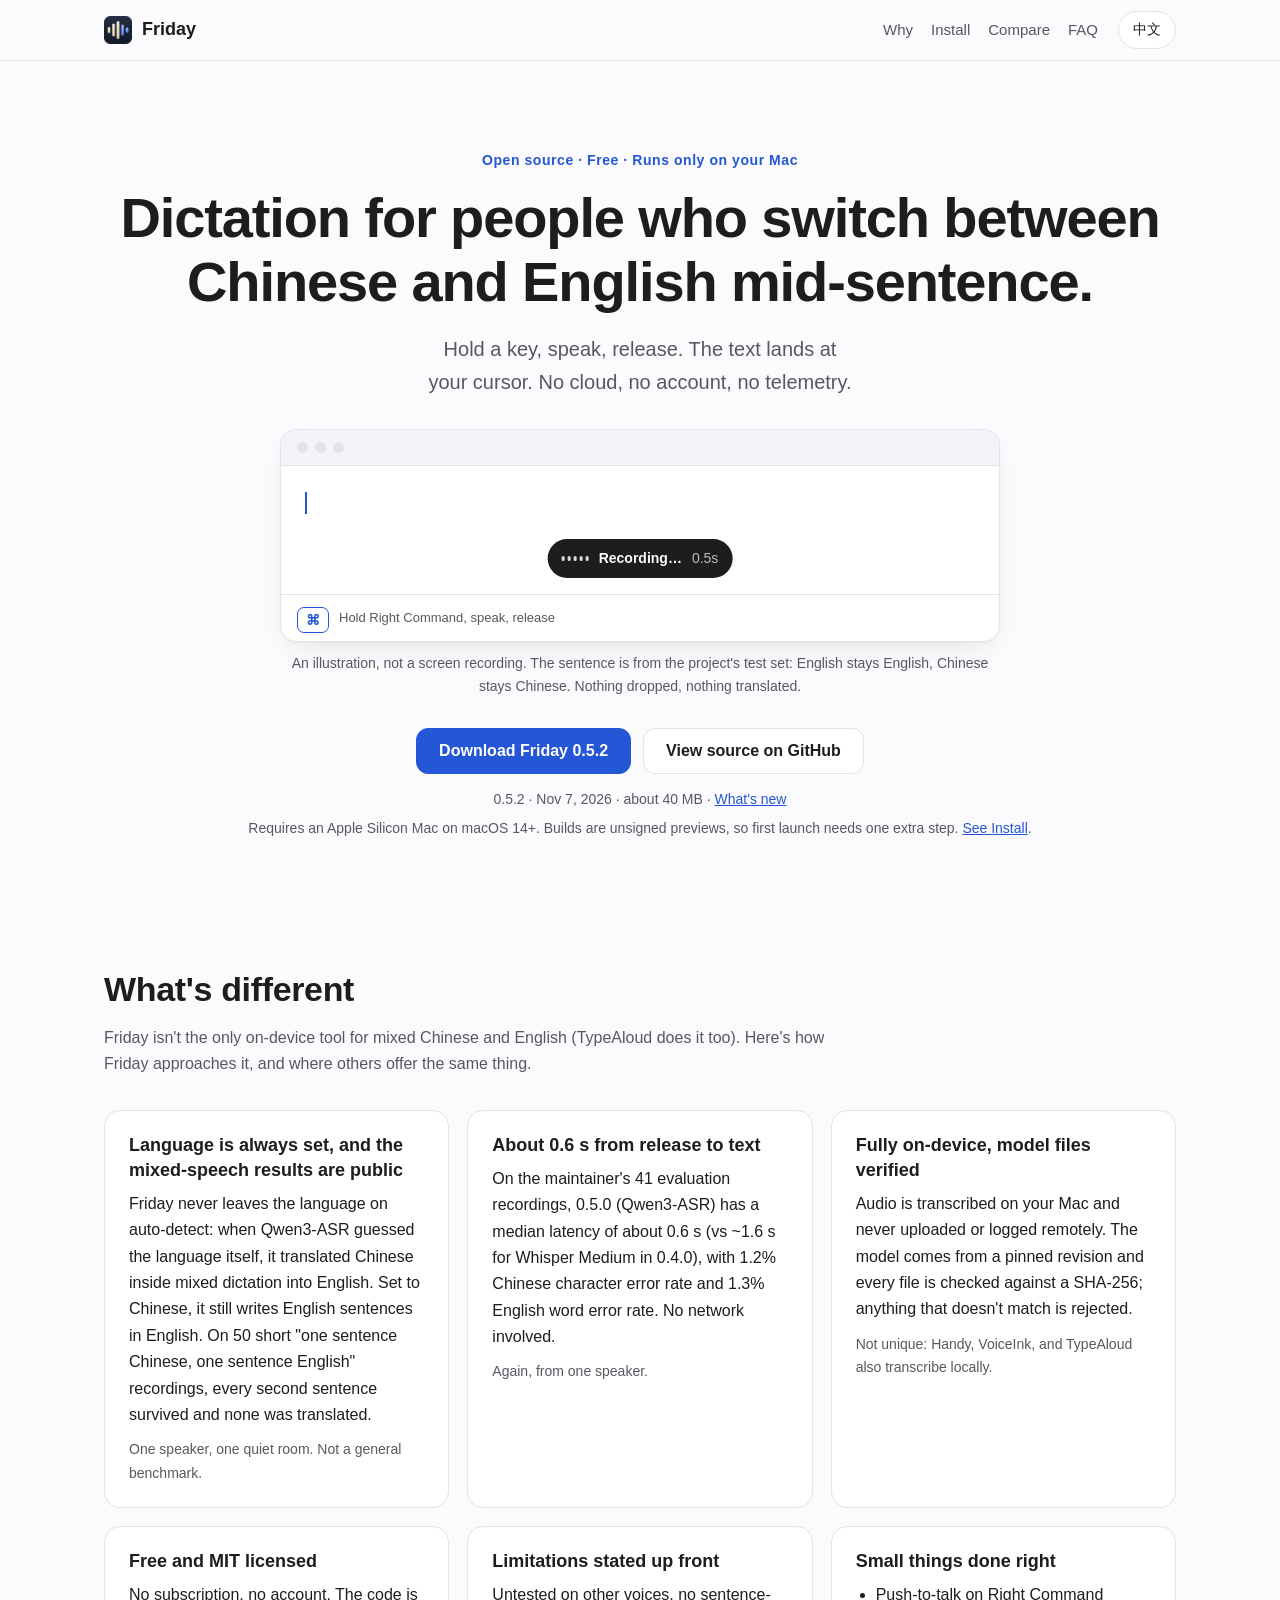
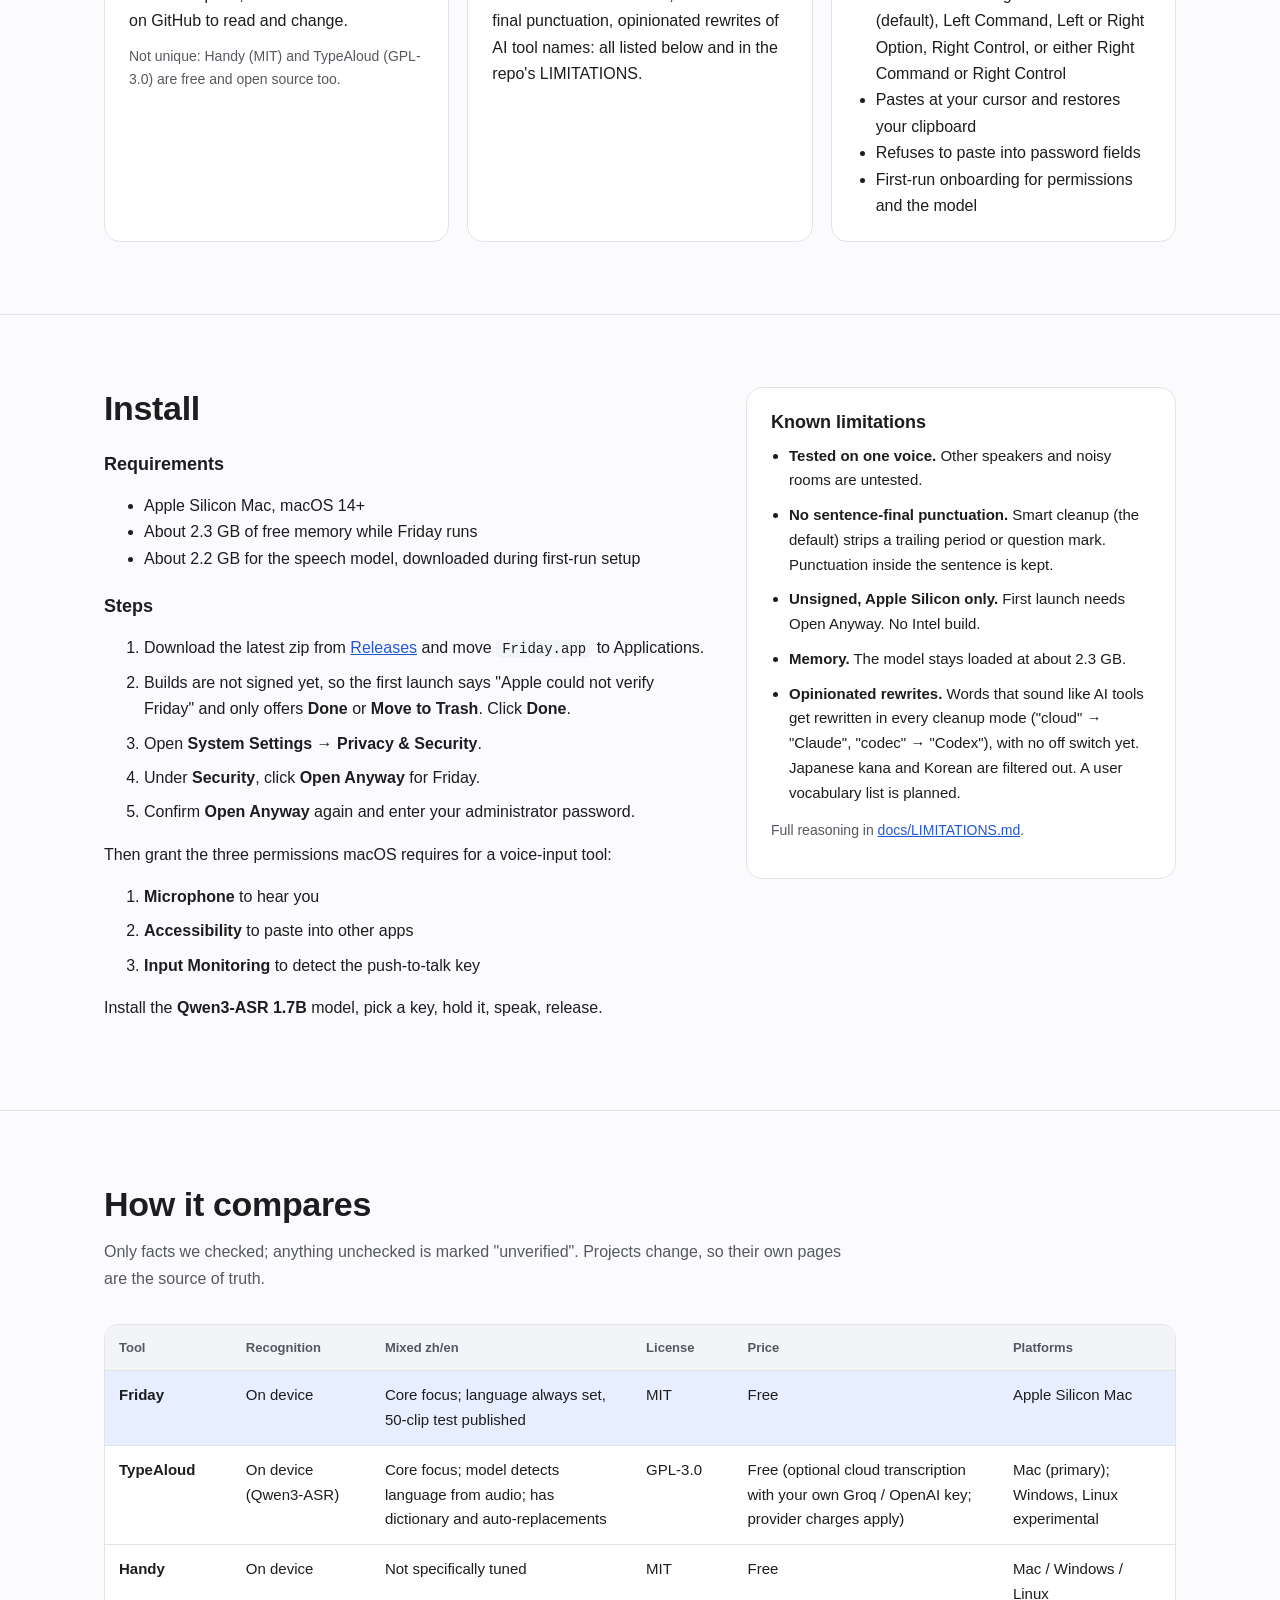
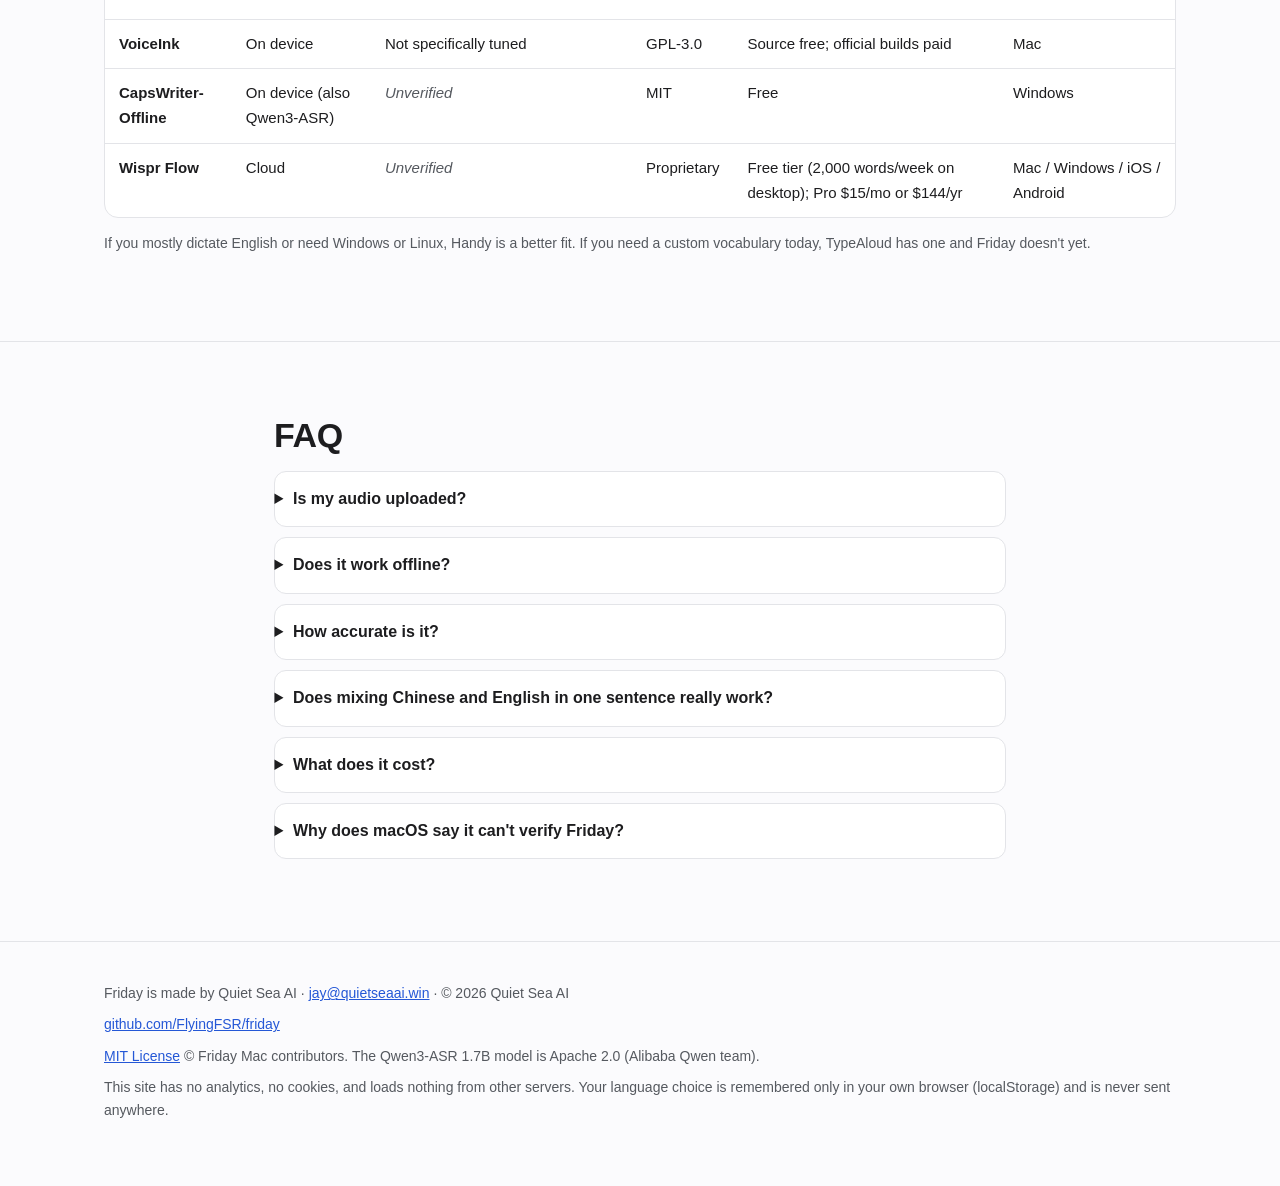
==== commit a2c2a425: "site: use the updated app icon (10% larger, darker top edge) Regenerate the site icons, the README i" ====
--- a/docs/index.html
+++ b/docs/index.html
@@ -17,14 +17,14 @@
 <meta property="og:locale:alternate" content="en_US">
 <meta property="og:title" content="Friday · On-device Mac dictation for Chinese + English">
 <meta property="og:description" content="Hold a key, speak Chinese and English in one breath, release. Runs fully on your Mac. Free, MIT licensed.">
-<meta property="og:image" content="https://friday.quietseaai.win/og.png?v=3">
+<meta property="og:image" content="https://friday.quietseaai.win/og.png?v=4">
 <meta property="og:image:width" content="1200">
 <meta property="og:image:height" content="630">
 <meta property="og:image:alt" content="Friday: 一句话里中英来回切，也不丢词、不乱翻译。On-device Mac dictation for Chinese + English.">
 <meta name="twitter:card" content="summary_large_image">
 <meta name="twitter:title" content="Friday · On-device Mac dictation for Chinese + English">
 <meta name="twitter:description" content="Hold a key, speak Chinese and English in one breath, release. Runs fully on your Mac. Free, MIT licensed.">
-<meta name="twitter:image" content="https://friday.quietseaai.win/og.png?v=3">
+<meta name="twitter:image" content="https://friday.quietseaai.win/og.png?v=4">
 <link rel="icon" type="image/png" sizes="32x32" href="favicon-32.png">
 <link rel="icon" type="image/png" sizes="192x192" href="icon-192.png">
 <link rel="apple-touch-icon" href="apple-touch-icon.png">
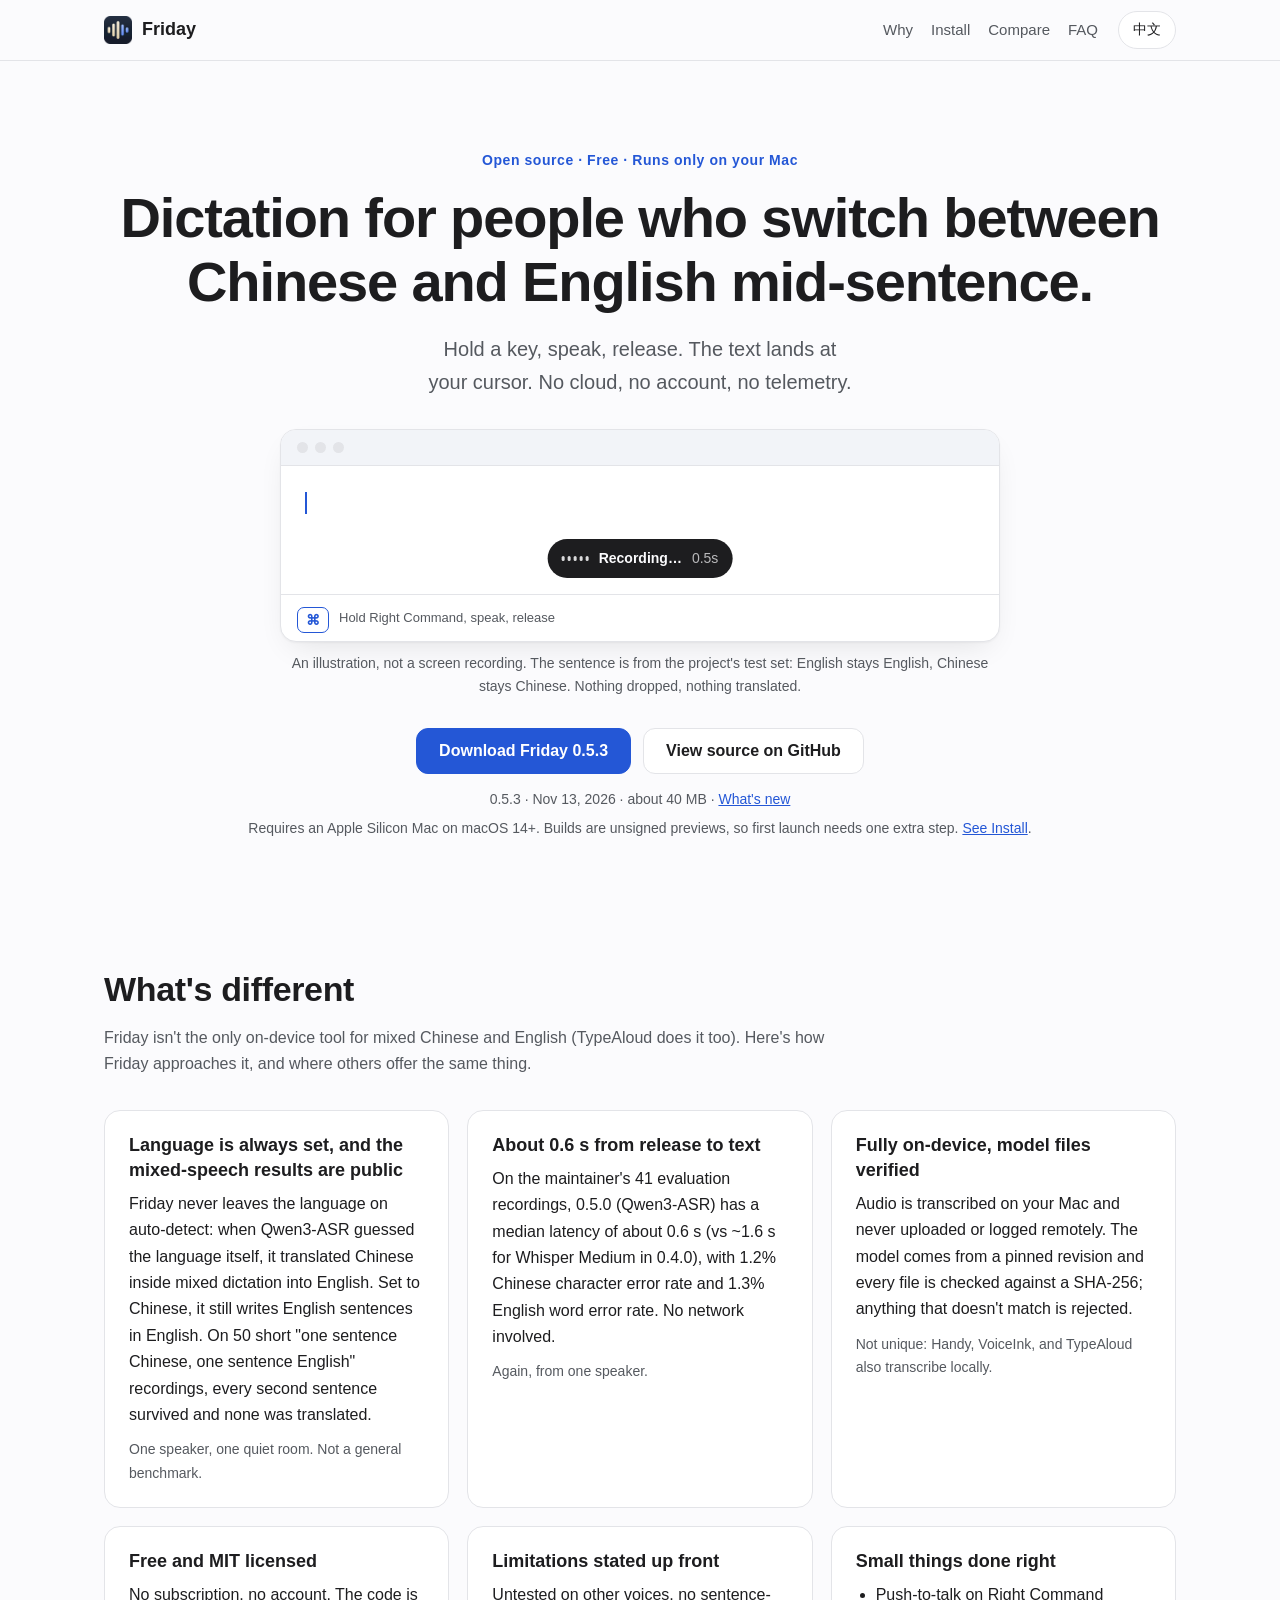
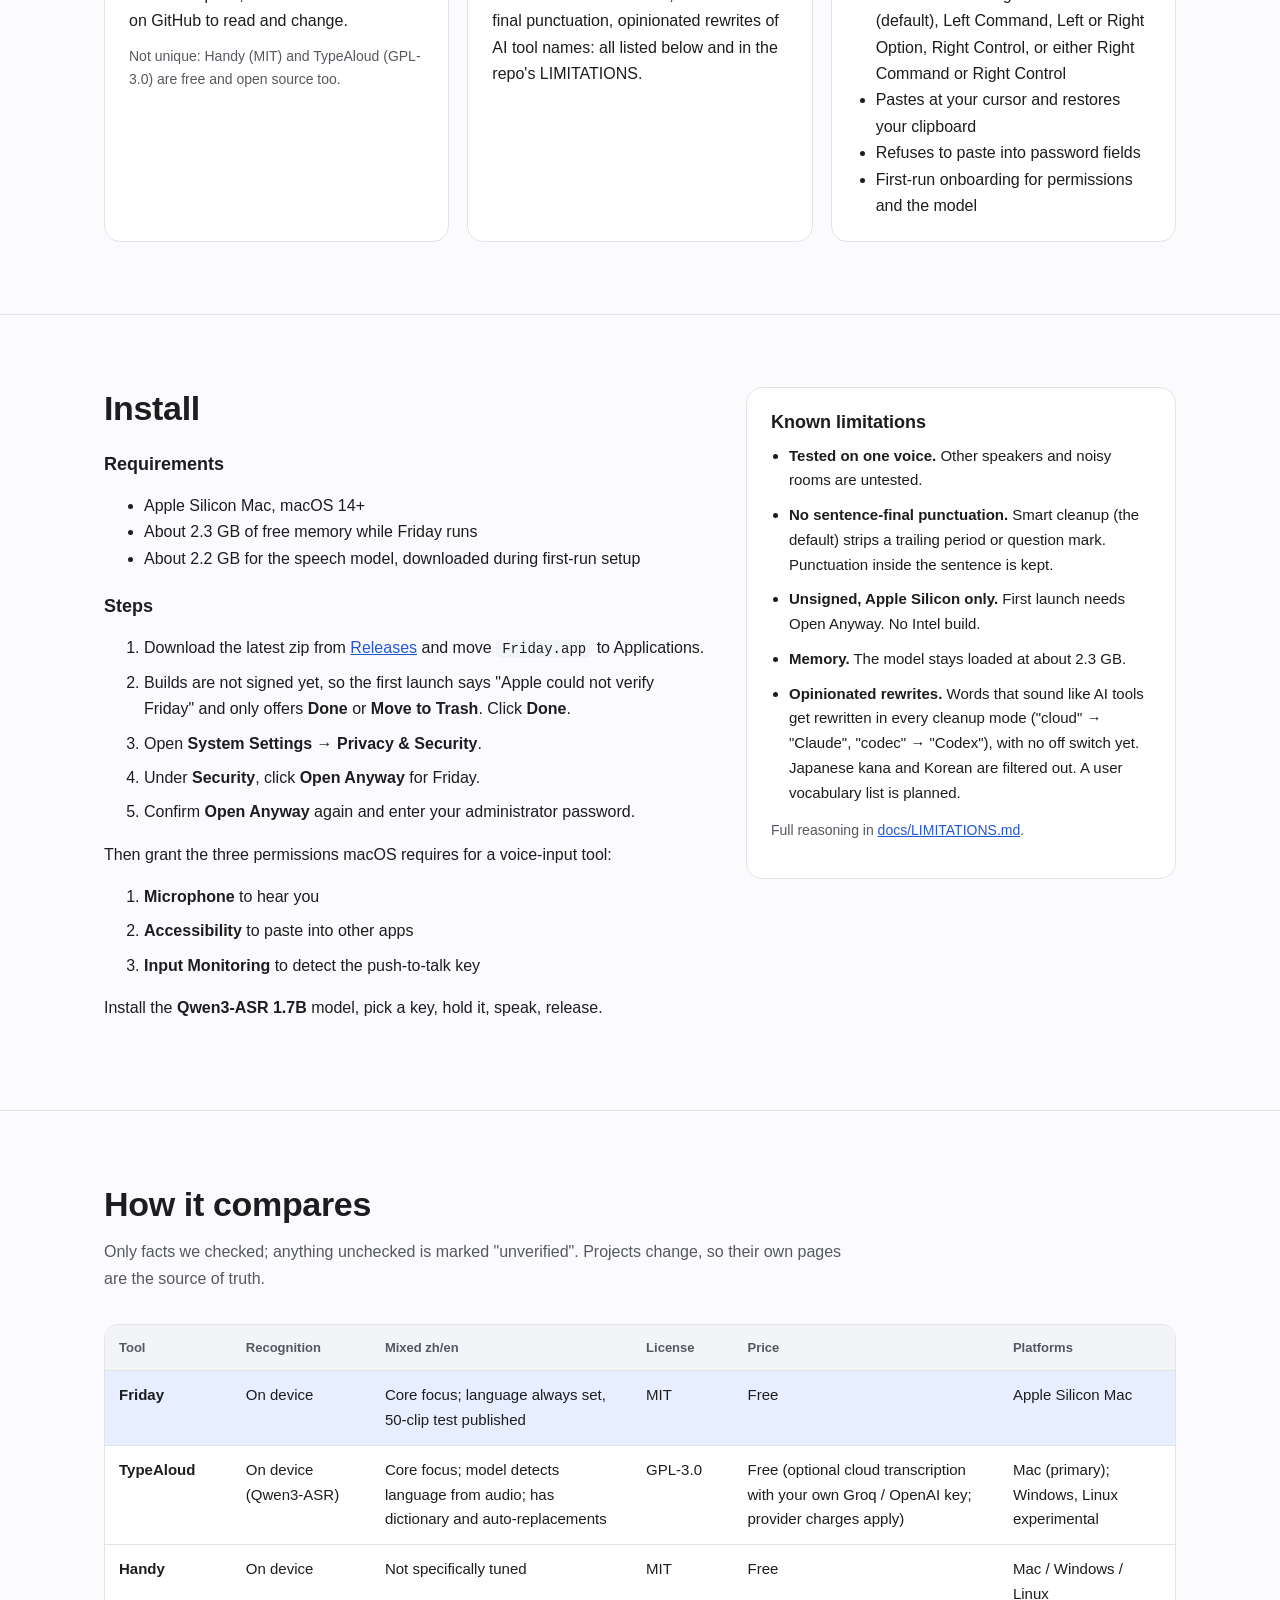
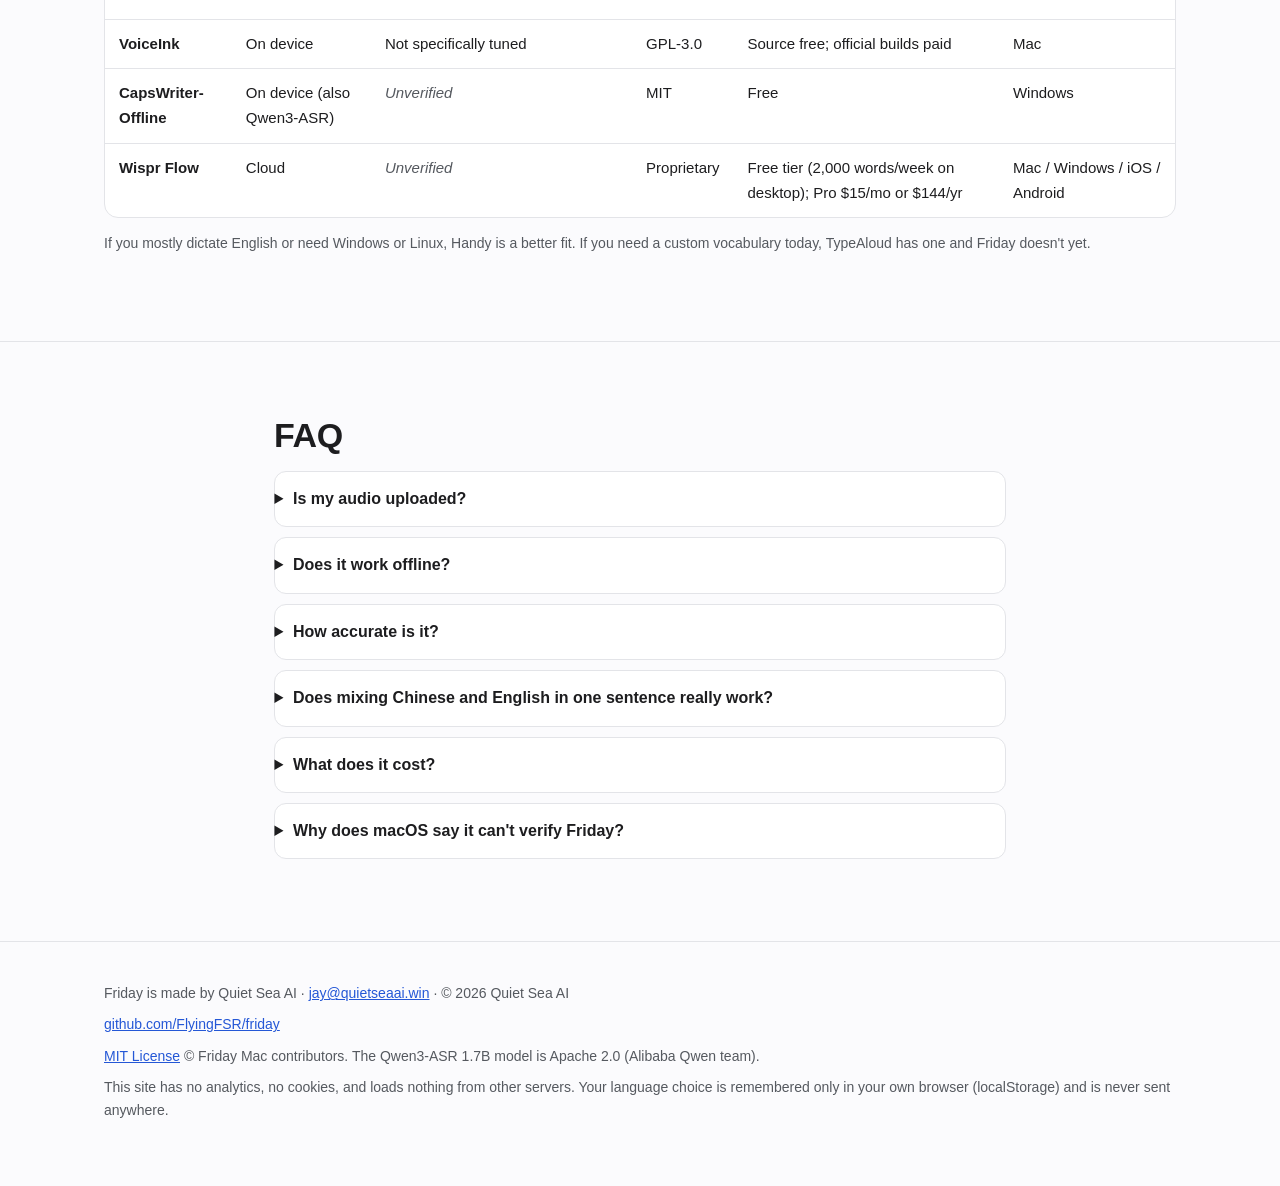
==== commit f3de5713: "Release Friday 0.5.3: Start at Login, dictation kept out of clipboard history, livelier waveform, la" ====
--- a/docs/index.html
+++ b/docs/index.html
@@ -33,7 +33,7 @@
 {"@context":"https://schema.org","@type":"SoftwareApplication","name":"Friday",
 "description":"On-device Mac dictation for people who switch between Chinese and English mid-sentence. Runs Qwen3-ASR locally; no cloud, no account, no telemetry.",
 "applicationCategory":"UtilitiesApplication","operatingSystem":"macOS 14 or later, Apple Silicon",
-"softwareVersion":"0.5.2","license":"https://opensource.org/licenses/MIT",
+"softwareVersion":"0.5.3","license":"https://opensource.org/licenses/MIT",
 "offers":{"@type":"Offer","price":"0","priceCurrency":"USD"},
 "downloadUrl":"https://github.com/FlyingFSR/friday/releases/latest",
 "url":"https://friday.quietseaai.win/","sameAs":["https://github.com/FlyingFSR/friday"],
@@ -88,10 +88,10 @@
       <figcaption><span lang="zh">示意动画，不是录屏。句子来自项目测试集：英文还是英文，中文还是中文，不丢词，不翻译。</span><span lang="en">An illustration, not a screen recording. The sentence is from the project's test set: English stays English, Chinese stays Chinese. Nothing dropped, nothing translated.</span></figcaption>
     </figure>
     <div class="cta">
-      <a class="btn primary" href="https://github.com/FlyingFSR/friday/releases/latest/download/Friday-macos-arm64.zip"><span lang="zh">下载 Friday 0.5.2</span><span lang="en">Download Friday 0.5.2</span></a>
+      <a class="btn primary" href="https://github.com/FlyingFSR/friday/releases/latest/download/Friday-macos-arm64.zip"><span lang="zh">下载 Friday 0.5.3</span><span lang="en">Download Friday 0.5.3</span></a>
       <a class="btn" href="https://github.com/FlyingFSR/friday"><span lang="zh">在 GitHub 查看源码</span><span lang="en">View source on GitHub</span></a>
     </div>
-    <p class="small ver"><span lang="zh">0.5.2 · 2026 年 11 月 7 日 · 约 40 MB · <a href="https://github.com/FlyingFSR/friday/releases/latest">更新内容</a></span><span lang="en">0.5.2 · Nov 7, 2026 · about 40 MB · <a href="https://github.com/FlyingFSR/friday/releases/latest">What's new</a></span></p>
+    <p class="small ver"><span lang="zh">0.5.3 · 2026 年 11 月 13 日 · 约 40 MB · <a href="https://github.com/FlyingFSR/friday/releases/latest">更新内容</a></span><span lang="en">0.5.3 · Nov 13, 2026 · about 40 MB · <a href="https://github.com/FlyingFSR/friday/releases/latest">What's new</a></span></p>
     <p class="small"><span lang="zh">需要 Apple 芯片 Mac、macOS 14+。目前是未签名预览版，第一次打开要多点一步，<a href="#install">看安装</a>。</span><span lang="en">Requires an Apple Silicon Mac on macOS 14+. Builds are unsigned previews, so first launch needs one extra step. <a href="#install">See Install</a>.</span></p>
   </div>
 </section>
